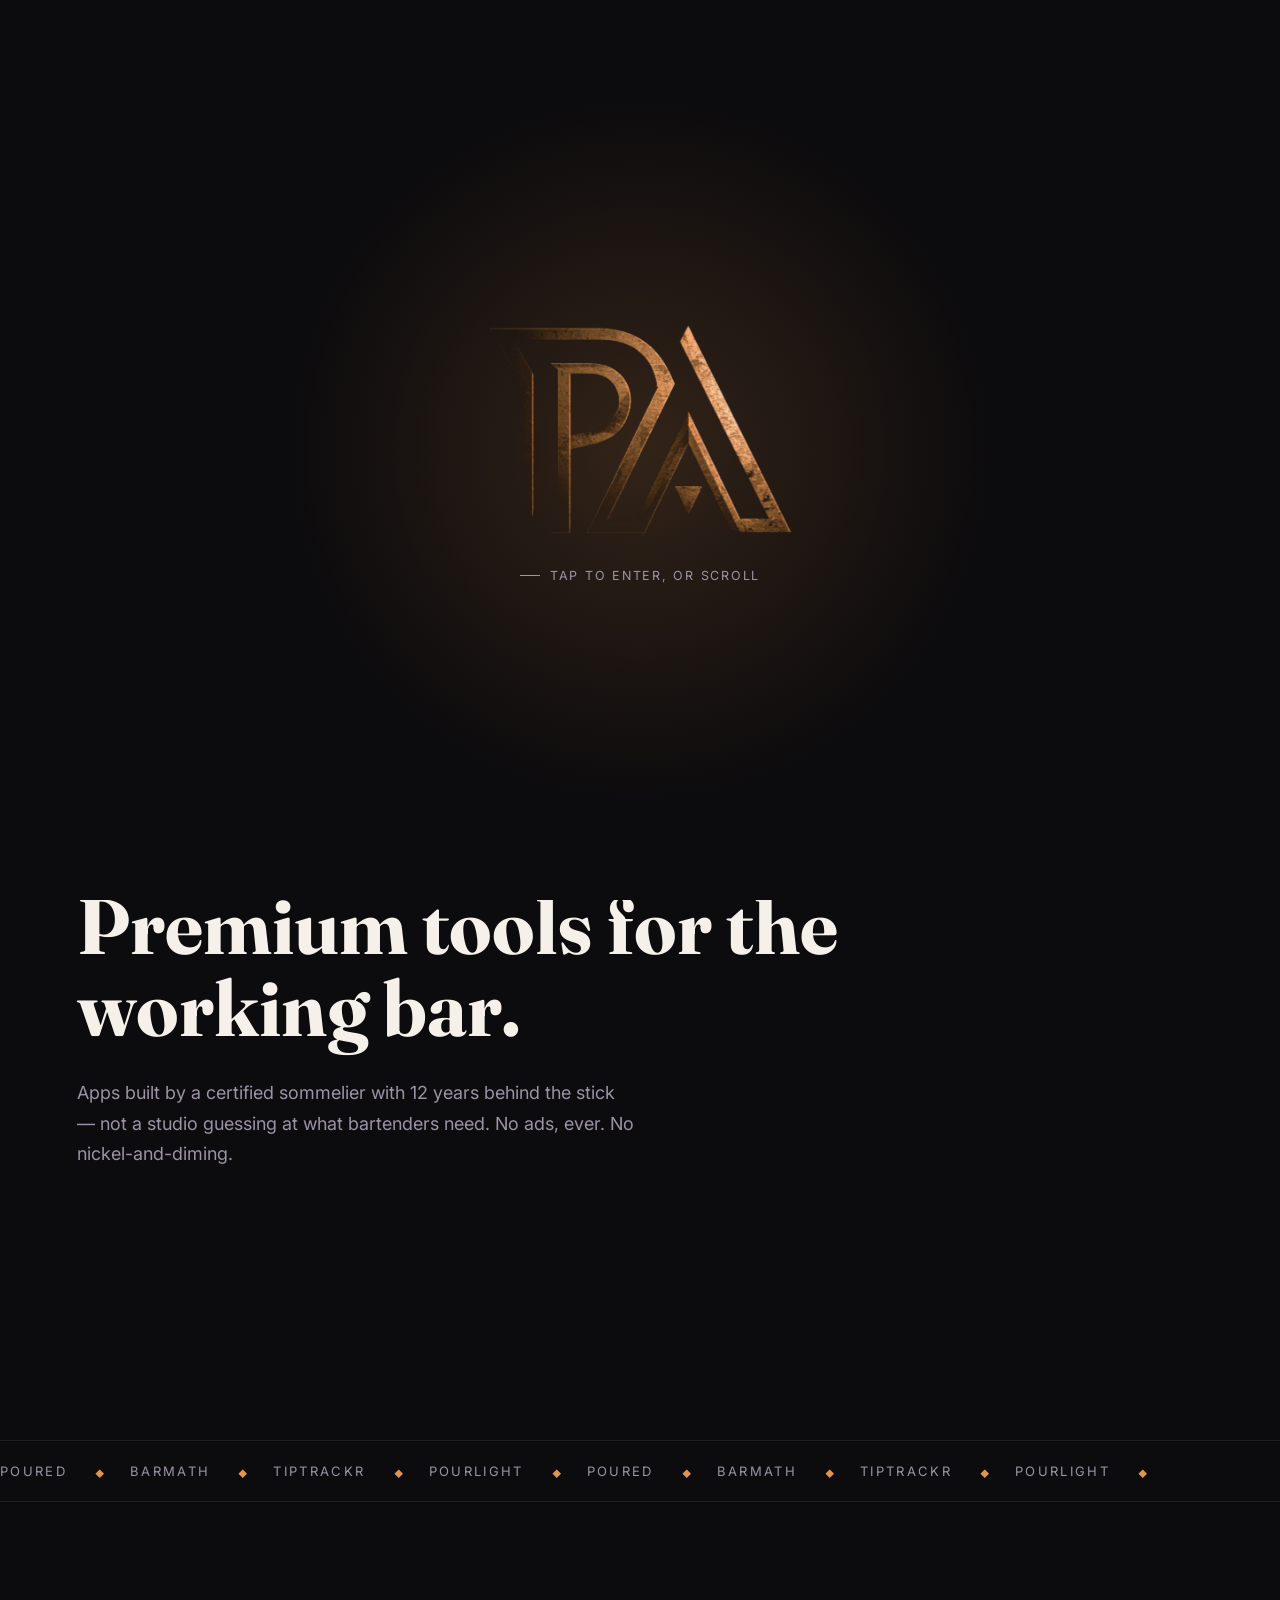
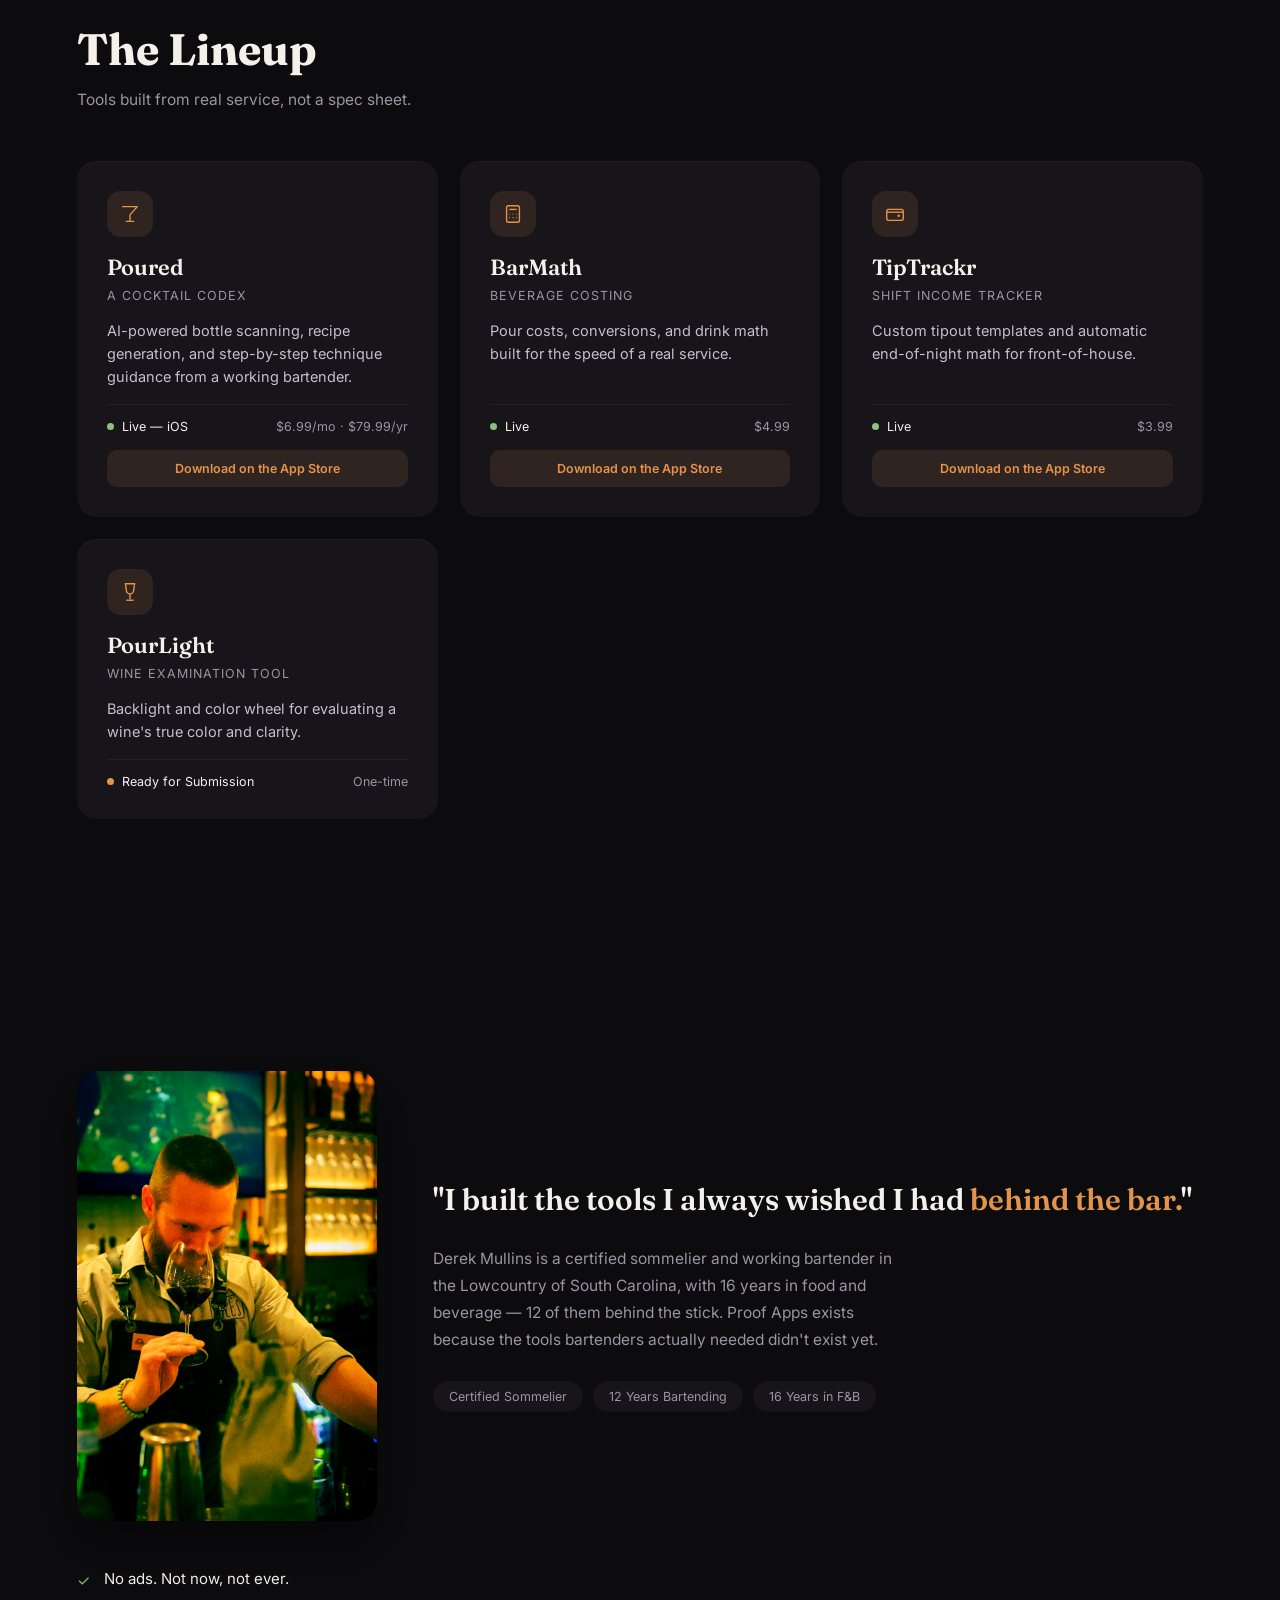
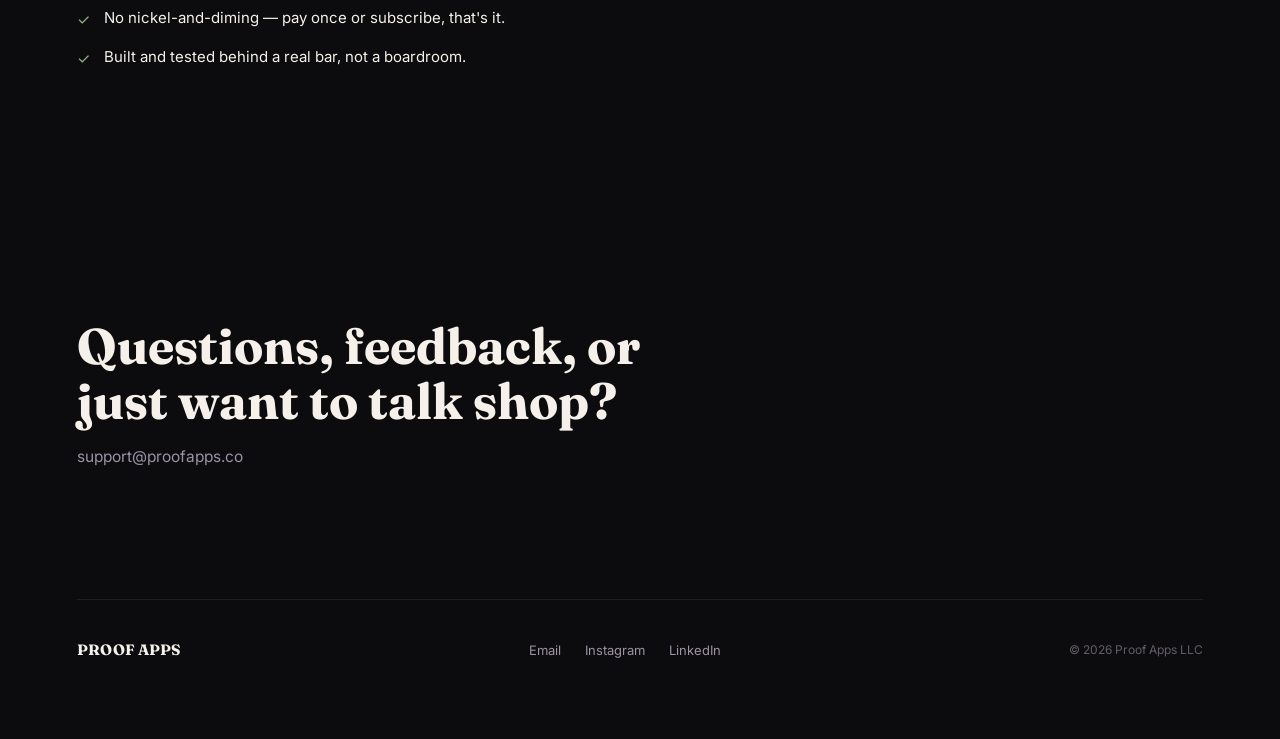
==== index.html @ 623a62f6 "Update 5 to proofapps.co redesign" ====
<!DOCTYPE html>
<html lang="en">
<head>
<meta charset="UTF-8" />
<meta name="viewport" content="width=device-width, initial-scale=1.0" />
<title>Proof Apps — Crafted for the Craft</title>
<link rel="preconnect" href="https://fonts.googleapis.com">
<link href="https://fonts.googleapis.com/css2?family=Fraunces:opsz,wght@9..144,600;9..144,700;9..144,900&family=Inter:wght@400;500;600&display=swap" rel="stylesheet">
<style>
  :root{
    --bg:#0C0B0D;
    --surface:#17141A;
    --surface-2:#1E1A22;
    --amber:#E3944B;
    --amber-deep:#B96A2D;
    --text:#F5F1EA;
    --muted:#9C93A6;
    --fresh:#8FBF7F;
    --display:'Fraunces', serif;
    --body:'Inter', sans-serif;
  }
  *{box-sizing:border-box; margin:0; padding:0;}
  html{scroll-behavior:smooth;}
  body{background:var(--bg); font-family:var(--body); color:var(--text); overflow-x:hidden;}
  a{text-decoration:none; color:inherit;}
  ::selection{background:var(--amber); color:var(--bg);}

  /* ---------- INTRO (scroll-linked fade + shrink into nav) ---------- */
  #intro-spacer{ height:60vh; }
  #intro{
    position:fixed; inset:0; z-index:1000;
    display:flex; flex-direction:column; align-items:center; justify-content:center;
    background:var(--bg); overflow:hidden;
  }
  .glow{
    position:absolute; width:60vmax; height:60vmax; border-radius:50%;
    background:radial-gradient(circle, rgba(227,148,75,0.18) 0%, rgba(227,148,75,0) 65%);
    animation:pulseGlow 4s ease-in-out infinite;
    pointer-events:none;
  }
  @keyframes pulseGlow{ 0%,100%{ transform:scale(1); opacity:0.8; } 50%{ transform:scale(1.08); opacity:1; } }

  #intro-logo{
    width:min(52vw, 320px);
    opacity:0;
    transform:scale(0.92);
    animation:logoEnter 1.1s cubic-bezier(.2,.8,.3,1) forwards;
    animation-delay:0.15s;
    cursor:pointer;
    position:relative;
    z-index:2;
  }
  @keyframes logoEnter{ to{ opacity:1; transform:scale(1); } }

  .intro-hint{
    margin-top:26px; font-size:12.5px; letter-spacing:0.14em; text-transform:uppercase;
    color:var(--muted); opacity:0; animation:hintIn 1s ease forwards; animation-delay:1.2s;
    position:relative; z-index:2; display:flex; align-items:center; gap:10px;
  }
  @keyframes hintIn{ to{ opacity:1; } }
  .intro-hint .line{ width:20px; height:1px; background:var(--muted); animation:pulse 2s infinite; }
  @keyframes pulse{ 0%,100%{opacity:0.3;} 50%{opacity:1;} }

  /* ---------- NAV ---------- */
  nav{
    position:fixed; top:0; left:0; right:0; z-index:100;
    display:flex; align-items:center; justify-content:space-between;
    padding:16px 5vw; backdrop-filter:blur(10px);
    background:rgba(12,11,13,0.55);
    opacity:0;
    transform:translateY(-10px);
  }
  nav.in{ opacity:1; transform:none; }
  .nav-left{ display:flex; align-items:center; gap:12px; }
  .nav-logo{ height:26px; width:auto; display:block; }
  .nav-word{ font-family:var(--display); font-weight:700; font-size:15px; letter-spacing:0.02em; }
  .nav-links{ display:flex; gap:32px; font-size:13px; color:var(--muted); }
  .nav-links a{ position:relative; padding-bottom:5px; transition:color 0.25s ease; }
  .nav-links a:hover{ color:var(--text); }
  .nav-links a.active{ color:var(--amber); }
  .nav-links a.active::after{
    content:''; position:absolute; left:0; right:0; bottom:0; height:1px; background:var(--amber);
  }

  /* ---------- SITE SECTIONS ---------- */
  section{ min-height:100vh; display:flex; flex-direction:column; justify-content:center; padding:120px 6vw 80px; position:relative; }

  #hero{ align-items:flex-start; }
  #hero .eyebrow{ font-size:13px; letter-spacing:0.18em; text-transform:uppercase; color:var(--amber); margin-bottom:20px; }
  #hero h1{ font-family:var(--display); font-weight:700; font-size:clamp(38px,6.4vw,78px); line-height:1.05; max-width:900px; }
  #hero p{ font-size:18px; line-height:1.7; color:var(--muted); max-width:560px; margin-top:28px; }

  .marquee{
    overflow:hidden; padding:22px 0;
    border-top:1px solid rgba(255,255,255,0.08);
    border-bottom:1px solid rgba(255,255,255,0.08);
  }
  .marquee-track{
    display:flex; align-items:center; gap:28px; width:max-content;
    animation:marqueeScroll 26s linear infinite;
  }
  .marquee-track.paused{ animation-play-state:paused; }
  .marquee-track a{
    font-size:13px; letter-spacing:0.18em; text-transform:uppercase; color:var(--muted); white-space:nowrap;
    transition:color 0.2s ease;
  }
  .marquee-track a:hover{ color:var(--amber); }
  .marquee-track .dot{ color:var(--amber); font-size:9px; }
  @keyframes marqueeScroll{ from{ transform:translateX(0); } to{ transform:translateX(-50%); } }

  #apps h2, #story h2{ font-family:var(--display); font-size:clamp(30px,4vw,44px); font-weight:700; }
  #apps > p.sub{ color:var(--muted); margin-top:14px; margin-bottom:52px; max-width:520px; font-size:15.5px; }
  .grid{ display:grid; grid-template-columns:repeat(auto-fit, minmax(280px, 1fr)); gap:22px; }
  .card{
    background:var(--surface); border-radius:20px; padding:30px;
    display:flex; flex-direction:column; gap:16px;
    box-shadow:0 1px 0 rgba(255,255,255,0.04) inset;
    transition:transform 0.3s ease, background 0.3s ease;
  }
  .card:hover{ transform:translateY(-6px); background:var(--surface-2); }
  .icon-badge{
    width:46px; height:46px; border-radius:14px; background:rgba(227,148,75,0.12);
    display:flex; align-items:center; justify-content:center; color:var(--amber);
  }
  .icon-badge svg{ width:22px; height:22px; }
  .card h3{ font-family:var(--display); font-size:22px; font-weight:600; line-height:1.3; }
  .card .card-head{ display:flex; flex-direction:column; gap:6px; }
  .card .tagline{ font-size:12.5px; text-transform:uppercase; letter-spacing:0.08em; color:var(--muted); }
  .card p.desc{ font-size:14.5px; line-height:1.6; color:#C7BFC9; flex-grow:1; }
  .card-foot{ display:flex; align-items:center; justify-content:space-between; padding-top:14px; border-top:1px solid rgba(255,255,255,0.06); }
  .status{ display:flex; align-items:center; gap:8px; font-size:12.5px; }
  .dot{ width:7px; height:7px; border-radius:50%; }
  .price{ font-size:12.5px; color:var(--muted); }
  .card-link{ text-align:center; padding:11px 0; border-radius:10px; font-size:12.5px; font-weight:600; background:rgba(227,148,75,0.12); color:var(--amber); }
  .card-link:hover{ background:rgba(227,148,75,0.2); }

  #story{ flex-direction:column; gap:48px; align-items:stretch; }
  .story-top{ display:flex; flex-wrap:wrap; gap:56px; align-items:center; }
  .story-photo{ flex:0 0 300px; max-width:340px; }
  .story-photo img{
    width:100%; display:block; border-radius:20px; aspect-ratio:2/3; object-fit:cover;
    box-shadow:0 20px 50px rgba(0,0,0,0.45);
    filter:saturate(1.05) contrast(1.03);
  }
  .story-col{ flex:1; min-width:300px; }
  .quote{ font-family:var(--display); font-size:clamp(22px,2.6vw,30px); font-weight:600; line-height:1.4; color:var(--text); }
  .quote span{ color:var(--amber); }
  .story-col p.bio{ margin-top:24px; color:var(--muted); font-size:15.5px; line-height:1.75; max-width:480px; }
  .chips{ display:flex; flex-wrap:wrap; gap:10px; margin-top:28px; }
  .chip{ padding:8px 16px; border-radius:100px; background:var(--surface); font-size:12.5px; color:var(--muted); }
  .rules{ list-style:none; display:flex; flex-direction:column; gap:18px; max-width:640px; }
  .rules li{ display:flex; gap:14px; align-items:flex-start; font-size:15px; color:var(--text); }
  .rules .check{ color:var(--fresh); flex-shrink:0; margin-top:2px; }

  #contact{ min-height:60vh; justify-content:space-between; }
  .foot-top{ max-width:640px; }
  .foot-top h2{ font-family:var(--display); font-size:clamp(30px,4.5vw,50px); font-weight:700; line-height:1.1; }
  .foot-top p{ color:var(--muted); margin-top:18px; font-size:15.5px; }
  .foot-bottom{ display:flex; flex-wrap:wrap; justify-content:space-between; align-items:center; gap:16px; padding-top:40px; border-top:1px solid rgba(255,255,255,0.08); margin-top:60px; }
  .foot-links{ display:flex; gap:24px; font-size:13px; color:var(--muted); }
  .foot-links a:hover{ color:var(--text); }
  .copyright{ font-size:12px; color:var(--muted); opacity:0.6; }

  @media(max-width:640px){
    section{ padding:110px 6vw 60px; }
    .story-photo{ flex:0 0 auto; max-width:220px; margin:0 auto; }
  }
</style>
</head>
<body>

<div id="intro">
  <div class="glow"></div>
  <img id="intro-logo" src="[data-uri]" alt="Proof Apps monogram" />
  <div class="intro-hint" id="intro-hint"><span class="line"></span>Tap to enter, or scroll</div>
</div>
<div id="intro-spacer"></div>

<nav id="nav">
  <a href="#" class="nav-left" id="nav-home">
    <img class="nav-logo" src="[data-uri]" alt="Proof Apps" />
    <div class="nav-word">PROOF APPS</div>
  </a>
  <div class="nav-links">
    <a href="#apps">Apps</a>
    <a href="#story">Story</a>
    <a href="#contact">Contact</a>
  </div>
</nav>

<section id="hero">
  <div class="eyebrow">Crafted for the Craft</div>
  <h1>Premium tools for the working bar.</h1>
  <p>Apps built by a certified sommelier with 12 years behind the stick — not a studio guessing at what bartenders need. No ads, ever. No nickel-and-diming.</p>
</section>

<div class="marquee" id="marquee">
  <div class="marquee-track" id="marquee-track"></div>
</div>

<section id="apps">
  <h2>The Lineup</h2>
  <p class="sub">Tools built from real service, not a spec sheet.</p>
  <div class="grid" id="app-grid"></div>
</section>

<section id="story">
  <div class="story-top">
    <div class="story-photo">
      <img src="[data-uri]" alt="Derek Mullins, certified sommelier and bartender" />
    </div>
    <div class="story-col">
      <p class="quote">"I built the tools I always wished I had <span>behind the bar.</span>"</p>
      <p class="bio">Derek Mullins is a certified sommelier and working bartender in the Lowcountry of South Carolina, with 16 years in food and beverage — 12 of them behind the stick. Proof Apps exists because the tools bartenders actually needed didn't exist yet.</p>
      <div class="chips">
        <div class="chip">Certified Sommelier</div>
        <div class="chip">12 Years Bartending</div>
        <div class="chip">16 Years in F&amp;B</div>
      </div>
    </div>
  </div>
  <ul class="rules">
    <li><span class="check">✓</span> No ads. Not now, not ever.</li>
    <li><span class="check">✓</span> No nickel-and-diming — pay once or subscribe, that's it.</li>
    <li><span class="check">✓</span> Built and tested behind a real bar, not a boardroom.</li>
  </ul>
</section>

<section id="contact">
  <div class="foot-top">
    <h2>Questions, feedback, or just want to talk shop?</h2>
    <p>support@proofapps.co</p>
  </div>
  <div class="foot-bottom">
    <div class="nav-word">PROOF APPS</div>
    <div class="foot-links">
      <a href="mailto:support@proofapps.co">Email</a>
      <a href="#">Instagram</a>
      <a href="#">LinkedIn</a>
    </div>
    <div class="copyright">© <span id="year"></span> Proof Apps LLC</div>
  </div>
</section>

<script>
  document.getElementById('year').textContent = new Date().getFullYear();

  const ICONS = {
    martini: '<path d="M4 4h16l-8 9v7M8 20h8" stroke-linecap="round" stroke-linejoin="round"/>',
    calculator: '<rect x="5" y="3" width="14" height="18" rx="2"/><line x1="8" y1="7" x2="16" y2="7"/><circle cx="8" cy="12" r="0.6" fill="currentColor" stroke="none"/><circle cx="12" cy="12" r="0.6" fill="currentColor" stroke="none"/><circle cx="16" cy="12" r="0.6" fill="currentColor" stroke="none"/><circle cx="8" cy="16" r="0.6" fill="currentColor" stroke="none"/><circle cx="12" cy="16" r="0.6" fill="currentColor" stroke="none"/><circle cx="16" cy="16" r="0.6" fill="currentColor" stroke="none"/>',
    wallet: '<rect x="3" y="7" width="18" height="12" rx="2"/><path d="M3 10h18"/><circle cx="16" cy="14" r="1.4" fill="currentColor" stroke="none"/>',
    cards: '<rect x="4" y="6" width="12" height="15" rx="1.5" transform="rotate(-8 10 13)"/><rect x="8" y="3" width="12" height="16" rx="1.5" fill="#0C0B0D"/>',
    wine: '<path d="M7 3h10l-1 7a4 4 0 01-8 0L7 3z"/><line x1="12" y1="14" x2="12" y2="20"/><line x1="8" y1="21" x2="16" y2="21"/>',
    notebook: '<rect x="4" y="3" width="16" height="18" rx="2"/><line x1="9" y1="9" x2="17" y2="9"/><line x1="9" y1="13" x2="17" y2="13"/><line x1="9" y1="17" x2="14" y2="17"/>'
  };
  const STATUS_COLOR = { live:'var(--fresh)', dev:'var(--amber)', ready:'var(--amber)', early:'var(--muted)' };
  const APPS = [
    { name:"Poured", tag:"A Cocktail Codex", icon:"martini", desc:"AI-powered bottle scanning, recipe generation, and step-by-step technique guidance from a working bartender.", price:"$6.99/mo · $79.99/yr", status:"live", statusLabel:"Live — iOS", link:"https://apps.apple.com/app/id6761014298" },
    { name:"BarMath", tag:"Beverage Costing", icon:"calculator", desc:"Pour costs, conversions, and drink math built for the speed of a real service.", price:"$4.99", status:"live", statusLabel:"Live", link:"https://apps.apple.com/app/id6762105370" },
    { name:"TipTrackr", tag:"Shift Income Tracker", icon:"wallet", desc:"Custom tipout templates and automatic end-of-night math for front-of-house.", price:"$3.99", status:"live", statusLabel:"Live", link:"https://apps.apple.com/app/id6761805239" },
    { name:"PourLight", tag:"Wine Examination Tool", icon:"wine", desc:"Backlight and color wheel for evaluating a wine's true color and clarity.", price:"One-time", status:"ready", statusLabel:"Ready for Submission" },
  ];
  const grid = document.getElementById('app-grid');
  APPS.forEach(app => {
    const card = document.createElement('div');
    card.className = 'card';
    card.innerHTML = `
      <div class="icon-badge"><svg viewBox="0 0 24 24" fill="none" stroke="currentColor" stroke-width="1.5">${ICONS[app.icon]}</svg></div>
      <div class="card-head"><h3>${app.name}</h3><div class="tagline">${app.tag}</div></div>
      <p class="desc">${app.desc}</p>
      <div class="card-foot">
        <div class="status"><span class="dot" style="background:${STATUS_COLOR[app.status]}"></span>${app.statusLabel}</div>
        <div class="price">${app.price}</div>
      </div>
      ${app.link ? `<a href="${app.link}" class="card-link">Download on the App Store</a>` : ''}
    `;
    grid.appendChild(card);
  });

  // ---- Marquee: clickable app names, built from the same data, pauses on hover/touch so it's an easy target ----
  const marqueeTrack = document.getElementById('marquee-track');
  const marqueeItems = [...APPS, ...APPS].map(app =>
    `<a href="${app.link || '#apps'}">${app.name}</a><span class="dot">◆</span>`
  ).join('');
  marqueeTrack.innerHTML = marqueeItems;

  const marqueeEl = document.getElementById('marquee');
  marqueeEl.addEventListener('mouseenter', () => marqueeTrack.classList.add('paused'));
  marqueeEl.addEventListener('mouseleave', () => marqueeTrack.classList.remove('paused'));
  marqueeEl.addEventListener('touchstart', () => marqueeTrack.classList.add('paused'), { passive: true });
  let marqueeResumeTimer;
  marqueeEl.addEventListener('touchend', () => {
    clearTimeout(marqueeResumeTimer);
    marqueeResumeTimer = setTimeout(() => marqueeTrack.classList.remove('paused'), 2500);
  }, { passive: true });

  // ---- Scroll-linked intro: logo fades & shrinks into the nav as you scroll, and reverses if you scroll back up ----
  const introEl = document.getElementById('intro');
  const introLogo = document.getElementById('intro-logo');
  const introHint = document.getElementById('intro-hint');
  const introSpacer = document.getElementById('intro-spacer');
  const nav = document.getElementById('nav');
  const alreadySeen = sessionStorage.getItem('proofIntroPlayed') === '1';

  function fadeDistance() {
    return Math.max(1, introSpacer.offsetHeight);
  }

  function onIntroScroll() {
    const y = window.scrollY || document.documentElement.scrollTop;
    const progress = Math.min(1, Math.max(0, y / fadeDistance()));

    introLogo.style.transform = `scale(${1 - progress * 0.82}) translate(${-progress * 34}vw, ${-progress * 40}vh)`;
    introLogo.style.opacity = String(Math.max(0, 1 - progress * 1.15));
    introHint.style.opacity = String(Math.max(0, 1 - progress * 3));
    introEl.style.opacity = String(1 - progress);
    introEl.style.pointerEvents = progress >= 1 ? 'none' : 'auto';
    nav.style.opacity = String(progress);
    nav.style.transform = `translateY(${(1 - progress) * -10}px)`;

    if (progress >= 1) {
      sessionStorage.setItem('proofIntroPlayed', '1');
    }
  }

  if (alreadySeen) {
    // Returning visitor this session: skip the intro runway entirely
    introEl.style.display = 'none';
    introSpacer.style.display = 'none';
    nav.classList.add('in');
    nav.style.opacity = '1';
    nav.style.transform = 'none';
  } else {
    window.addEventListener('scroll', onIntroScroll, { passive: true });
    introEl.addEventListener('click', () => {
      window.scrollTo({ top: fadeDistance() + 2, behavior: 'smooth' });
    });
    onIntroScroll();
  }

  // Clicking the nav wordmark scrolls all the way to the top (re-revealing the logo intro if still in range)
  document.getElementById('nav-home').addEventListener('click', (e) => {
    e.preventDefault();
    window.scrollTo({ top: 0, behavior: 'smooth' });
  });

  // ---- Scrollspy: highlight the nav link for the section currently in view ----
  const navLinks = document.querySelectorAll('.nav-links a');
  const spySections = ['apps', 'story', 'contact']
    .map(id => document.getElementById(id))
    .filter(Boolean);

  const spyObserver = new IntersectionObserver((entries) => {
    entries.forEach(entry => {
      if (entry.isIntersecting) {
        const id = entry.target.id;
        navLinks.forEach(a => {
          a.classList.toggle('active', a.getAttribute('href') === '#' + id);
        });
      }
    });
  }, { rootMargin: '-45% 0px -50% 0px', threshold: 0 });

  spySections.forEach(s => spyObserver.observe(s));
</script>

</body>
</html>
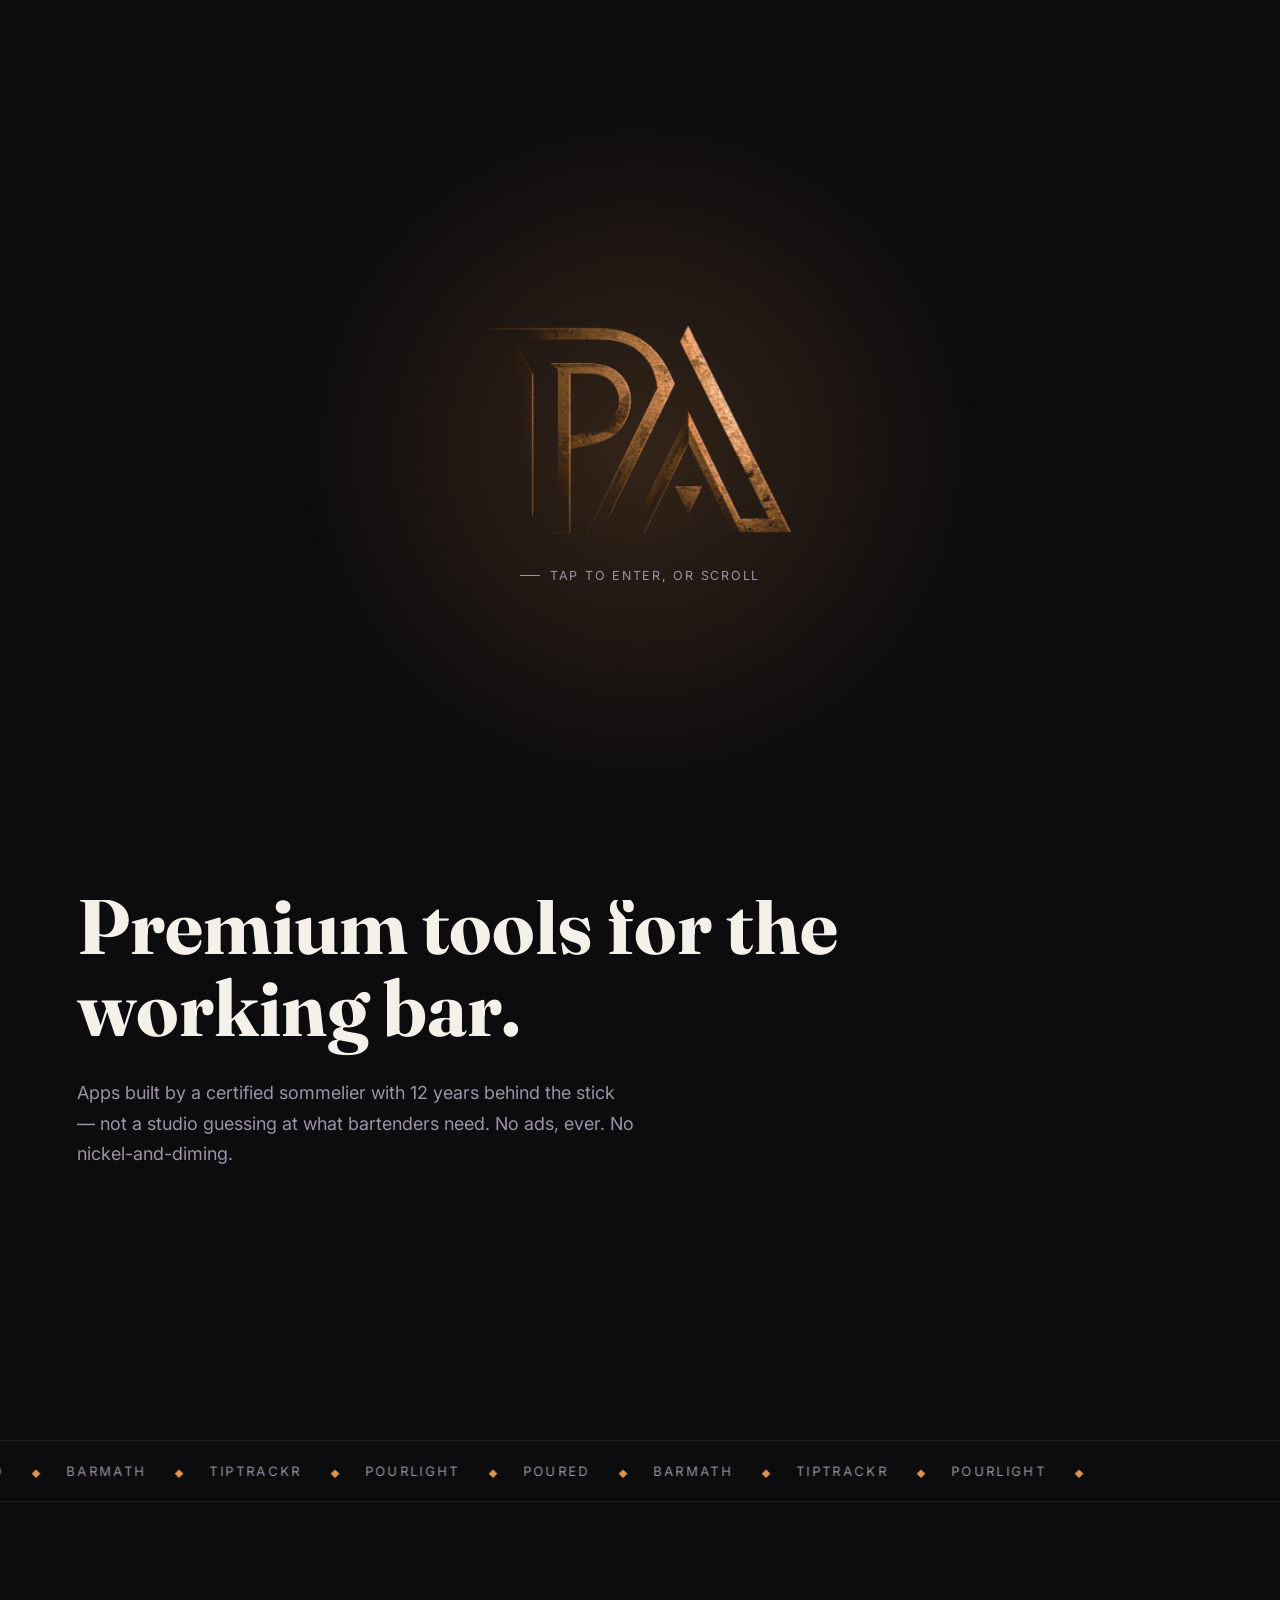
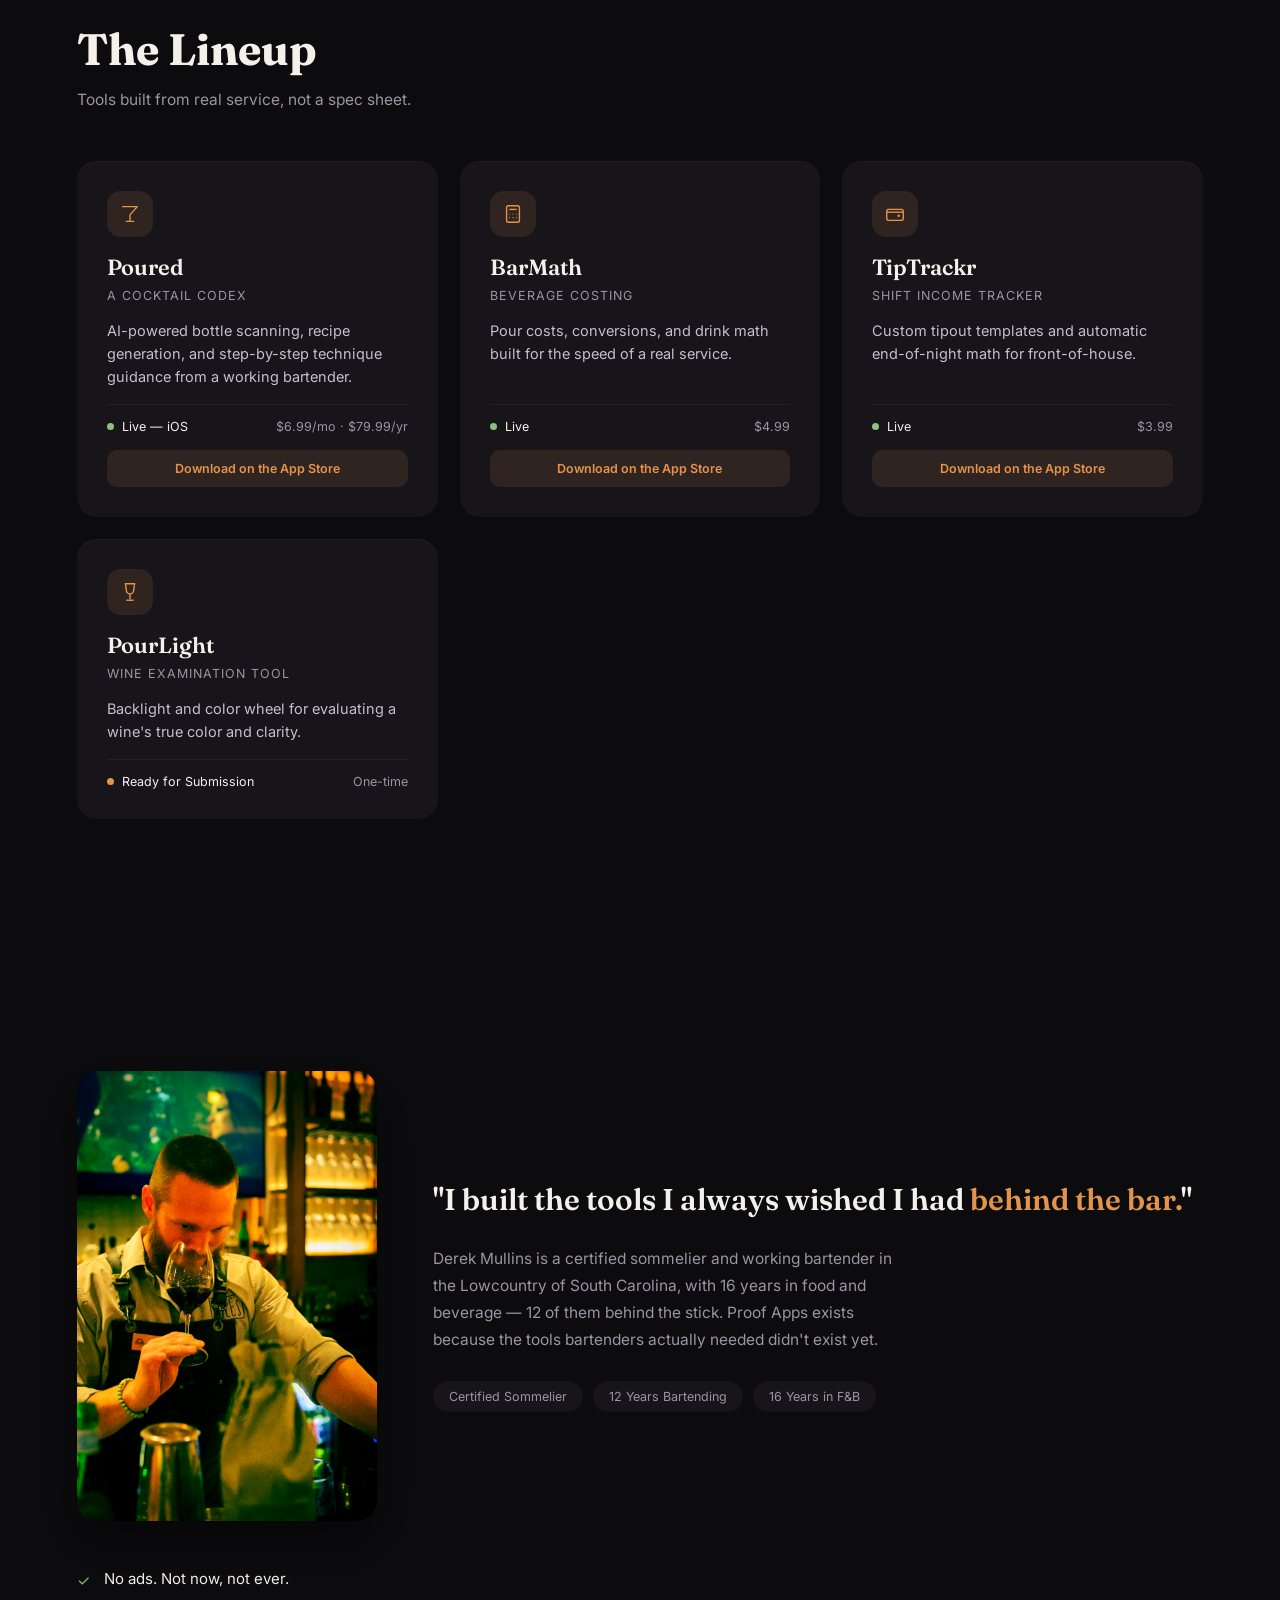
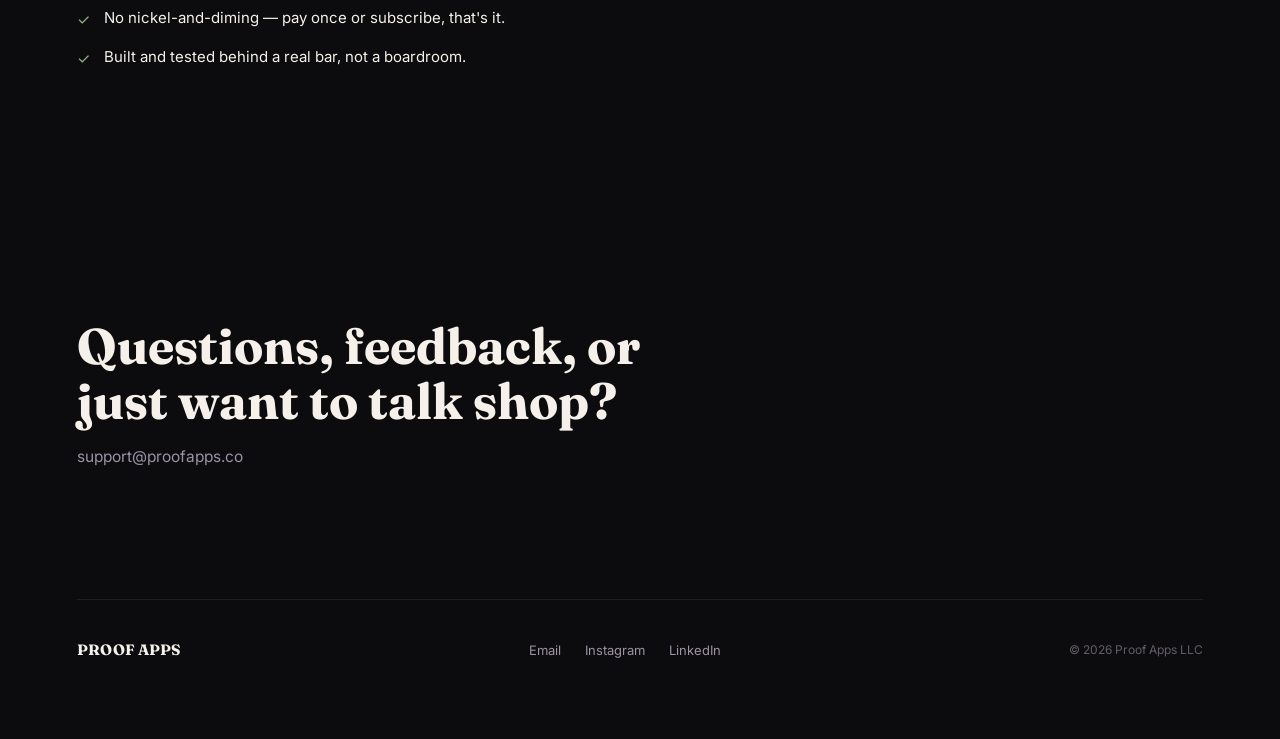
==== commit 74d94a6b: "Update 6 to proofapps.co redesign" ====
--- a/index.html
+++ b/index.html
@@ -94,19 +94,19 @@
     overflow:hidden; padding:22px 0;
     border-top:1px solid rgba(255,255,255,0.08);
     border-bottom:1px solid rgba(255,255,255,0.08);
+    touch-action:pan-y;
   }
   .marquee-track{
     display:flex; align-items:center; gap:28px; width:max-content;
-    animation:marqueeScroll 26s linear infinite;
-  }
-  .marquee-track.paused{ animation-play-state:paused; }
+    cursor:grab; user-select:none; will-change:transform;
+  }
+  .marquee-track.dragging{ cursor:grabbing; }
   .marquee-track a{
     font-size:13px; letter-spacing:0.18em; text-transform:uppercase; color:var(--muted); white-space:nowrap;
-    transition:color 0.2s ease;
+    transition:color 0.2s ease; -webkit-user-drag:none;
   }
   .marquee-track a:hover{ color:var(--amber); }
   .marquee-track .dot{ color:var(--amber); font-size:9px; }
-  @keyframes marqueeScroll{ from{ transform:translateX(0); } to{ transform:translateX(-50%); } }
 
   #apps h2, #story h2{ font-family:var(--display); font-size:clamp(30px,4vw,44px); font-weight:700; }
   #apps > p.sub{ color:var(--muted); margin-top:14px; margin-bottom:52px; max-width:520px; font-size:15.5px; }
@@ -277,30 +277,99 @@
     grid.appendChild(card);
   });
 
-  // ---- Marquee: clickable app names, built from the same data, pauses on hover/touch so it's an easy target ----
+  // ---- Marquee: auto-cycles, but draggable/flickable — built from the same app data ----
   const marqueeTrack = document.getElementById('marquee-track');
   const marqueeItems = [...APPS, ...APPS].map(app =>
-    `<a href="${app.link || '#apps'}">${app.name}</a><span class="dot">◆</span>`
+    `<a href="${app.link || '#apps'}" draggable="false">${app.name}</a><span class="dot">◆</span>`
   ).join('');
   marqueeTrack.innerHTML = marqueeItems;
 
   const marqueeEl = document.getElementById('marquee');
-  marqueeEl.addEventListener('mouseenter', () => marqueeTrack.classList.add('paused'));
-  marqueeEl.addEventListener('mouseleave', () => marqueeTrack.classList.remove('paused'));
-  marqueeEl.addEventListener('touchstart', () => marqueeTrack.classList.add('paused'), { passive: true });
-  let marqueeResumeTimer;
-  marqueeEl.addEventListener('touchend', () => {
-    clearTimeout(marqueeResumeTimer);
-    marqueeResumeTimer = setTimeout(() => marqueeTrack.classList.remove('paused'), 2500);
-  }, { passive: true });
-
-  // ---- Scroll-linked intro: logo fades & shrinks into the nav as you scroll, and reverses if you scroll back up ----
+  const AUTO_SPEED = 36; // px/sec base drift
+  let mqPos = 0;
+  let mqVelocity = 0;
+  let mqHalfWidth = 0;
+  let mqDragging = false;
+  let mqHovering = false;
+  let mqLastX = 0;
+  let mqLastT = 0;
+  let mqDragDistance = 0;
+  let mqSuppressClick = false;
+
+  function measureMarquee() { mqHalfWidth = marqueeTrack.scrollWidth / 2 || 1; }
+  measureMarquee();
+  window.addEventListener('resize', measureMarquee);
+
+  function wrapMarquee(x) {
+    x = x % mqHalfWidth;
+    if (x > 0) x -= mqHalfWidth;
+    return x;
+  }
+
+  let mqLastFrame = performance.now();
+  function mqTick(now) {
+    const dt = Math.min(0.05, (now - mqLastFrame) / 1000);
+    mqLastFrame = now;
+    if (!mqDragging) {
+      if (!mqHovering) mqPos -= AUTO_SPEED * dt;
+      if (Math.abs(mqVelocity) > 0.5) {
+        mqPos += mqVelocity * dt;
+        mqVelocity *= Math.pow(0.93, dt * 60);
+      } else {
+        mqVelocity = 0;
+      }
+    }
+    mqPos = wrapMarquee(mqPos);
+    marqueeTrack.style.transform = `translateX(${mqPos}px)`;
+    requestAnimationFrame(mqTick);
+  }
+  requestAnimationFrame(mqTick);
+
+  marqueeEl.addEventListener('mouseenter', () => { mqHovering = true; });
+  marqueeEl.addEventListener('mouseleave', () => { mqHovering = false; });
+
+  marqueeTrack.addEventListener('pointerdown', (e) => {
+    mqDragging = true;
+    mqDragDistance = 0;
+    mqVelocity = 0;
+    mqLastX = e.clientX;
+    mqLastT = performance.now();
+    marqueeTrack.classList.add('dragging');
+    marqueeTrack.setPointerCapture(e.pointerId);
+  });
+  marqueeTrack.addEventListener('pointermove', (e) => {
+    if (!mqDragging) return;
+    const now = performance.now();
+    const dx = e.clientX - mqLastX;
+    const dtms = Math.max(1, now - mqLastT);
+    mqPos += dx;
+    mqVelocity = dx / (dtms / 1000);
+    mqDragDistance += Math.abs(dx);
+    mqLastX = e.clientX;
+    mqLastT = now;
+  });
+  function mqEndDrag() {
+    if (!mqDragging) return;
+    mqDragging = false;
+    marqueeTrack.classList.remove('dragging');
+    if (mqDragDistance > 6) mqSuppressClick = true;
+  }
+  marqueeTrack.addEventListener('pointerup', mqEndDrag);
+  marqueeTrack.addEventListener('pointercancel', mqEndDrag);
+  marqueeTrack.addEventListener('click', (e) => {
+    if (mqSuppressClick) {
+      e.preventDefault();
+      e.stopPropagation();
+      mqSuppressClick = false;
+    }
+  }, true);
+
+  // ---- Scroll-linked intro: logo fades & shrinks into the nav as you scroll, and reverses any time you scroll back to top ----
   const introEl = document.getElementById('intro');
   const introLogo = document.getElementById('intro-logo');
   const introHint = document.getElementById('intro-hint');
   const introSpacer = document.getElementById('intro-spacer');
   const nav = document.getElementById('nav');
-  const alreadySeen = sessionStorage.getItem('proofIntroPlayed') === '1';
 
   function fadeDistance() {
     return Math.max(1, introSpacer.offsetHeight);
@@ -317,26 +386,13 @@
     introEl.style.pointerEvents = progress >= 1 ? 'none' : 'auto';
     nav.style.opacity = String(progress);
     nav.style.transform = `translateY(${(1 - progress) * -10}px)`;
-
-    if (progress >= 1) {
-      sessionStorage.setItem('proofIntroPlayed', '1');
-    }
-  }
-
-  if (alreadySeen) {
-    // Returning visitor this session: skip the intro runway entirely
-    introEl.style.display = 'none';
-    introSpacer.style.display = 'none';
-    nav.classList.add('in');
-    nav.style.opacity = '1';
-    nav.style.transform = 'none';
-  } else {
-    window.addEventListener('scroll', onIntroScroll, { passive: true });
-    introEl.addEventListener('click', () => {
-      window.scrollTo({ top: fadeDistance() + 2, behavior: 'smooth' });
-    });
-    onIntroScroll();
-  }
+  }
+
+  window.addEventListener('scroll', onIntroScroll, { passive: true });
+  introEl.addEventListener('click', () => {
+    window.scrollTo({ top: fadeDistance() + 2, behavior: 'smooth' });
+  });
+  onIntroScroll();
 
   // Clicking the nav wordmark scrolls all the way to the top (re-revealing the logo intro if still in range)
   document.getElementById('nav-home').addEventListener('click', (e) => {
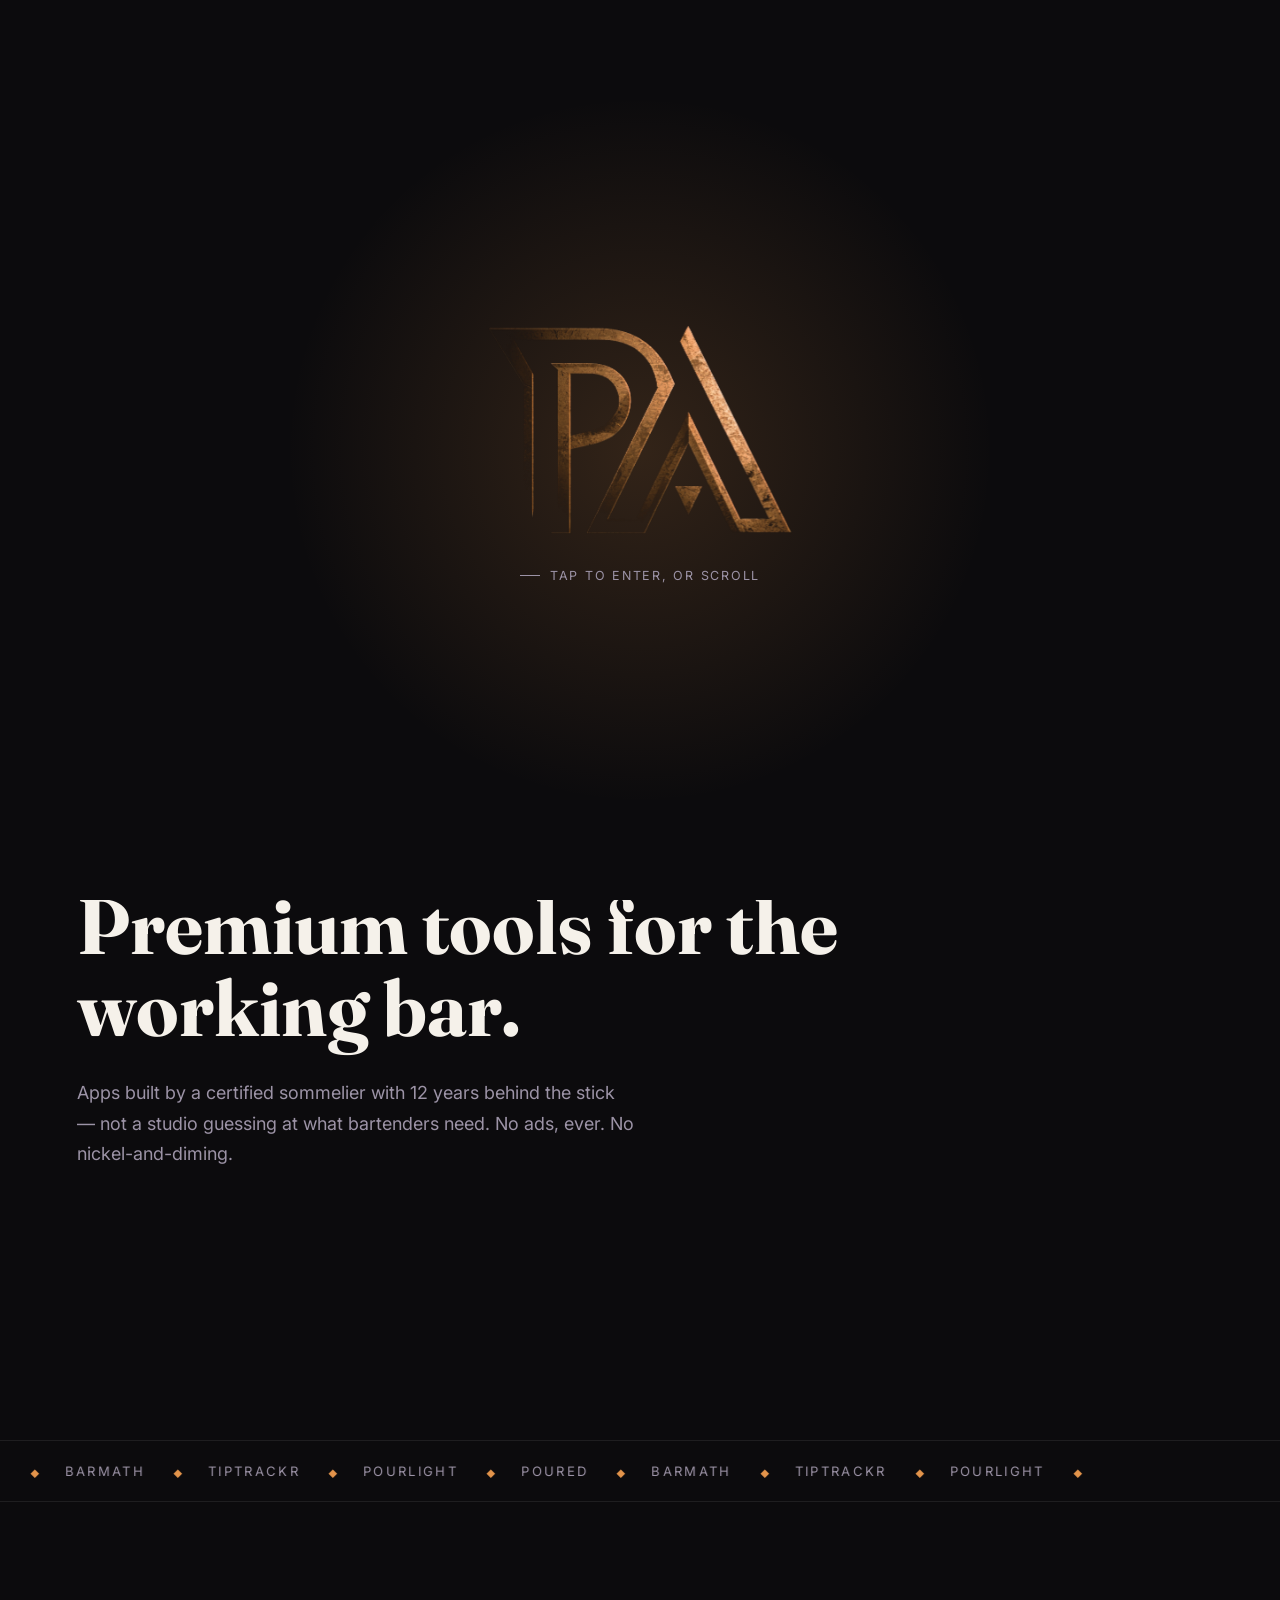
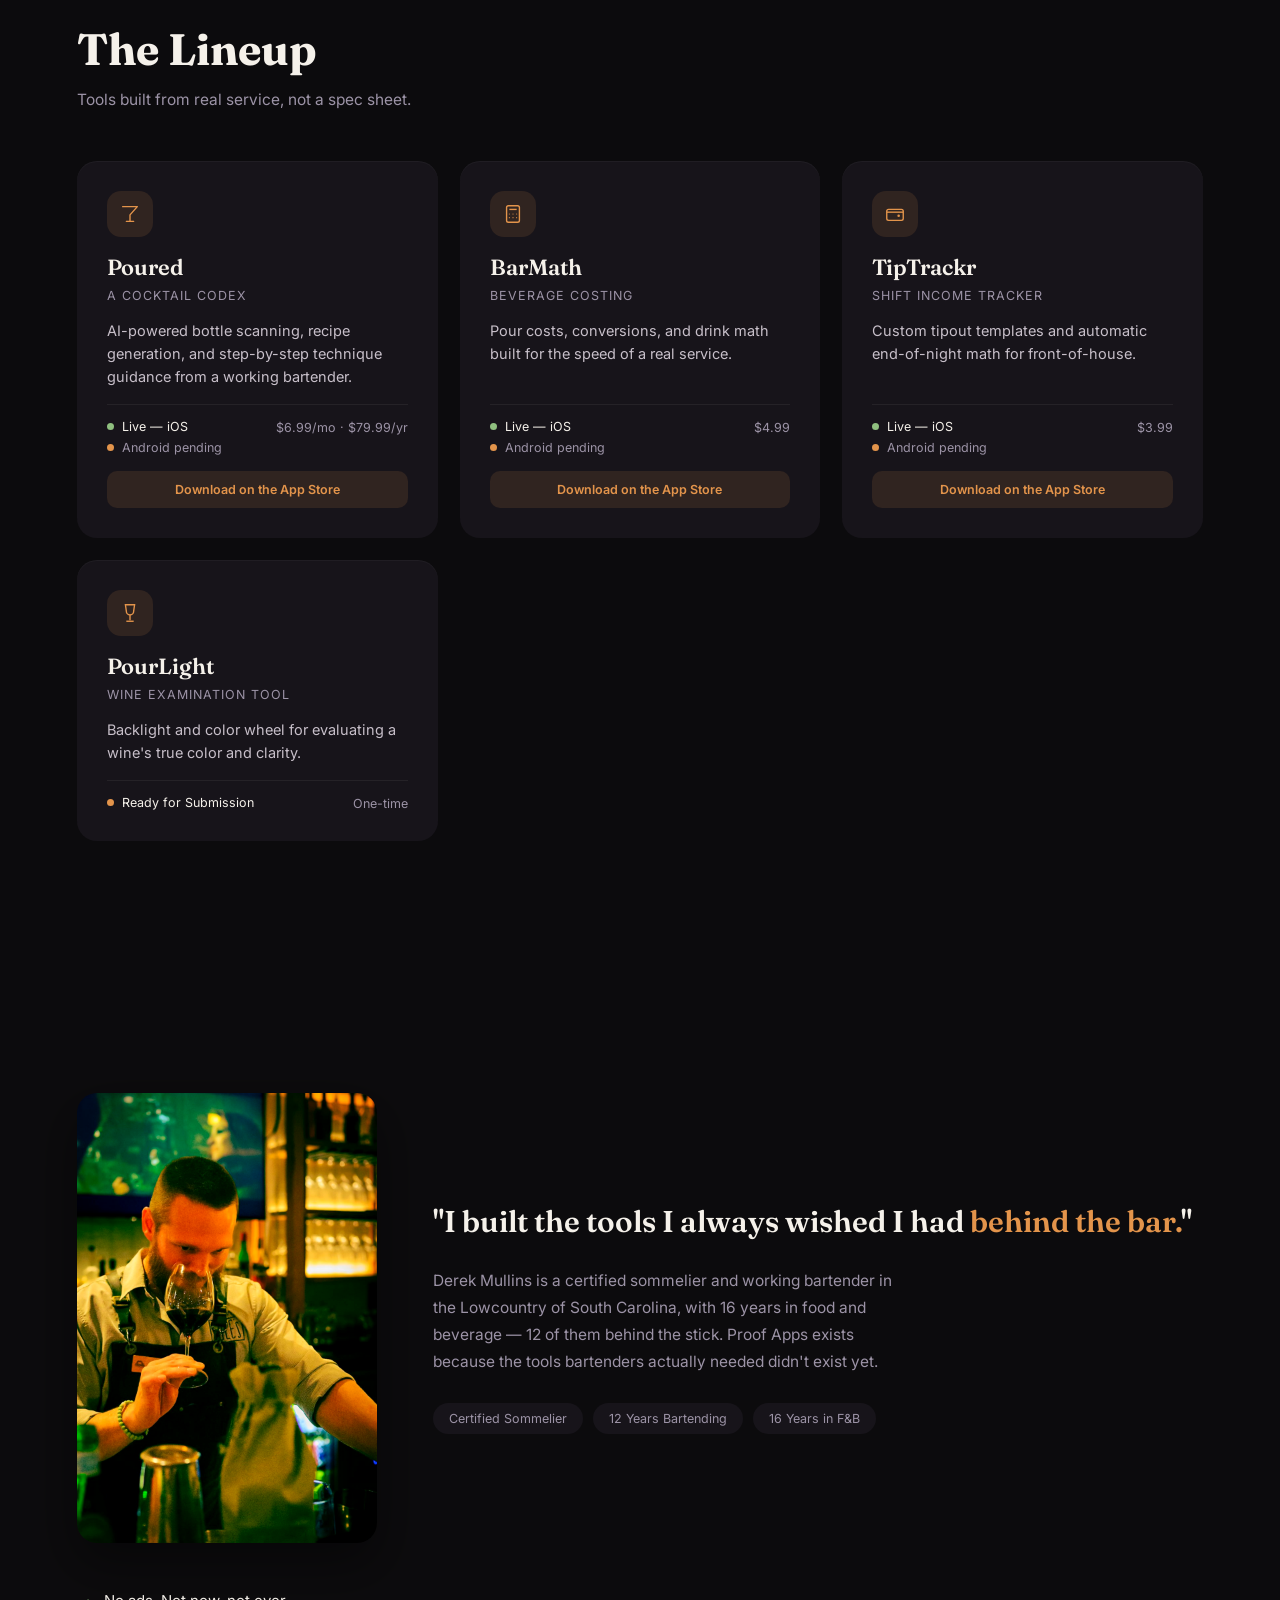
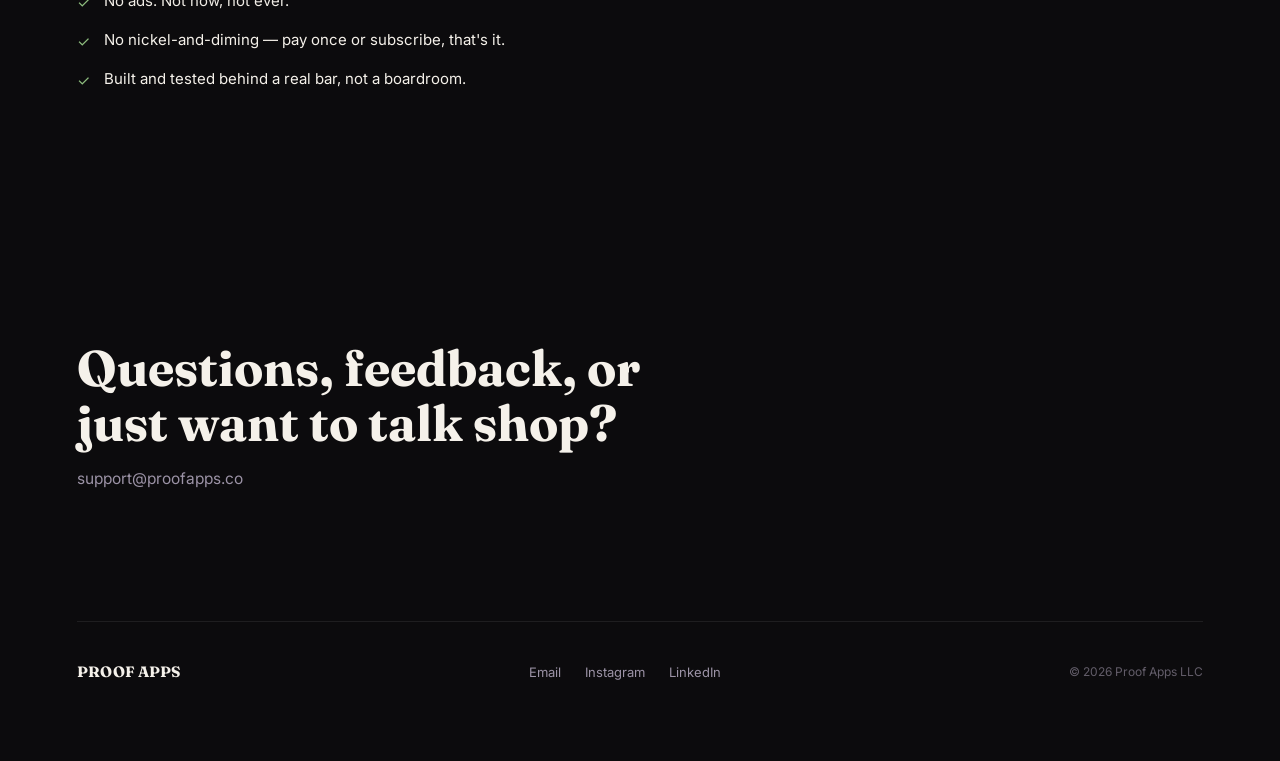
==== commit 80becbeb: "Update number 7 to proofapps.co redesign" ====
--- a/index.html
+++ b/index.html
@@ -127,10 +127,12 @@
   .card .card-head{ display:flex; flex-direction:column; gap:6px; }
   .card .tagline{ font-size:12.5px; text-transform:uppercase; letter-spacing:0.08em; color:var(--muted); }
   .card p.desc{ font-size:14.5px; line-height:1.6; color:#C7BFC9; flex-grow:1; }
-  .card-foot{ display:flex; align-items:center; justify-content:space-between; padding-top:14px; border-top:1px solid rgba(255,255,255,0.06); }
+  .card-foot{ display:flex; align-items:flex-start; justify-content:space-between; padding-top:14px; border-top:1px solid rgba(255,255,255,0.06); }
+  .status-group{ display:flex; flex-direction:column; gap:6px; }
   .status{ display:flex; align-items:center; gap:8px; font-size:12.5px; }
-  .dot{ width:7px; height:7px; border-radius:50%; }
-  .price{ font-size:12.5px; color:var(--muted); }
+  .status.pending{ color:var(--muted); }
+  .dot{ width:7px; height:7px; border-radius:50%; flex-shrink:0; }
+  .price{ font-size:12.5px; color:var(--muted); padding-top:1px; }
   .card-link{ text-align:center; padding:11px 0; border-radius:10px; font-size:12.5px; font-weight:600; background:rgba(227,148,75,0.12); color:var(--amber); }
   .card-link:hover{ background:rgba(227,148,75,0.2); }
 
@@ -255,9 +257,9 @@
   };
   const STATUS_COLOR = { live:'var(--fresh)', dev:'var(--amber)', ready:'var(--amber)', early:'var(--muted)' };
   const APPS = [
-    { name:"Poured", tag:"A Cocktail Codex", icon:"martini", desc:"AI-powered bottle scanning, recipe generation, and step-by-step technique guidance from a working bartender.", price:"$6.99/mo · $79.99/yr", status:"live", statusLabel:"Live — iOS", link:"https://apps.apple.com/app/id6761014298" },
-    { name:"BarMath", tag:"Beverage Costing", icon:"calculator", desc:"Pour costs, conversions, and drink math built for the speed of a real service.", price:"$4.99", status:"live", statusLabel:"Live", link:"https://apps.apple.com/app/id6762105370" },
-    { name:"TipTrackr", tag:"Shift Income Tracker", icon:"wallet", desc:"Custom tipout templates and automatic end-of-night math for front-of-house.", price:"$3.99", status:"live", statusLabel:"Live", link:"https://apps.apple.com/app/id6761805239" },
+    { name:"Poured", tag:"A Cocktail Codex", icon:"martini", desc:"AI-powered bottle scanning, recipe generation, and step-by-step technique guidance from a working bartender.", price:"$6.99/mo · $79.99/yr", status:"live", statusLabel:"Live — iOS", androidPending:true, link:"https://apps.apple.com/app/id6761014298" },
+    { name:"BarMath", tag:"Beverage Costing", icon:"calculator", desc:"Pour costs, conversions, and drink math built for the speed of a real service.", price:"$4.99", status:"live", statusLabel:"Live — iOS", androidPending:true, link:"https://apps.apple.com/app/id6762105370" },
+    { name:"TipTrackr", tag:"Shift Income Tracker", icon:"wallet", desc:"Custom tipout templates and automatic end-of-night math for front-of-house.", price:"$3.99", status:"live", statusLabel:"Live — iOS", androidPending:true, link:"https://apps.apple.com/app/id6761805239" },
     { name:"PourLight", tag:"Wine Examination Tool", icon:"wine", desc:"Backlight and color wheel for evaluating a wine's true color and clarity.", price:"One-time", status:"ready", statusLabel:"Ready for Submission" },
   ];
   const grid = document.getElementById('app-grid');
@@ -269,7 +271,10 @@
       <div class="card-head"><h3>${app.name}</h3><div class="tagline">${app.tag}</div></div>
       <p class="desc">${app.desc}</p>
       <div class="card-foot">
-        <div class="status"><span class="dot" style="background:${STATUS_COLOR[app.status]}"></span>${app.statusLabel}</div>
+        <div class="status-group">
+          <div class="status"><span class="dot" style="background:${STATUS_COLOR[app.status]}"></span>${app.statusLabel}</div>
+          ${app.androidPending ? `<div class="status pending"><span class="dot" style="background:var(--amber)"></span>Android pending</div>` : ''}
+        </div>
         <div class="price">${app.price}</div>
       </div>
       ${app.link ? `<a href="${app.link}" class="card-link">Download on the App Store</a>` : ''}
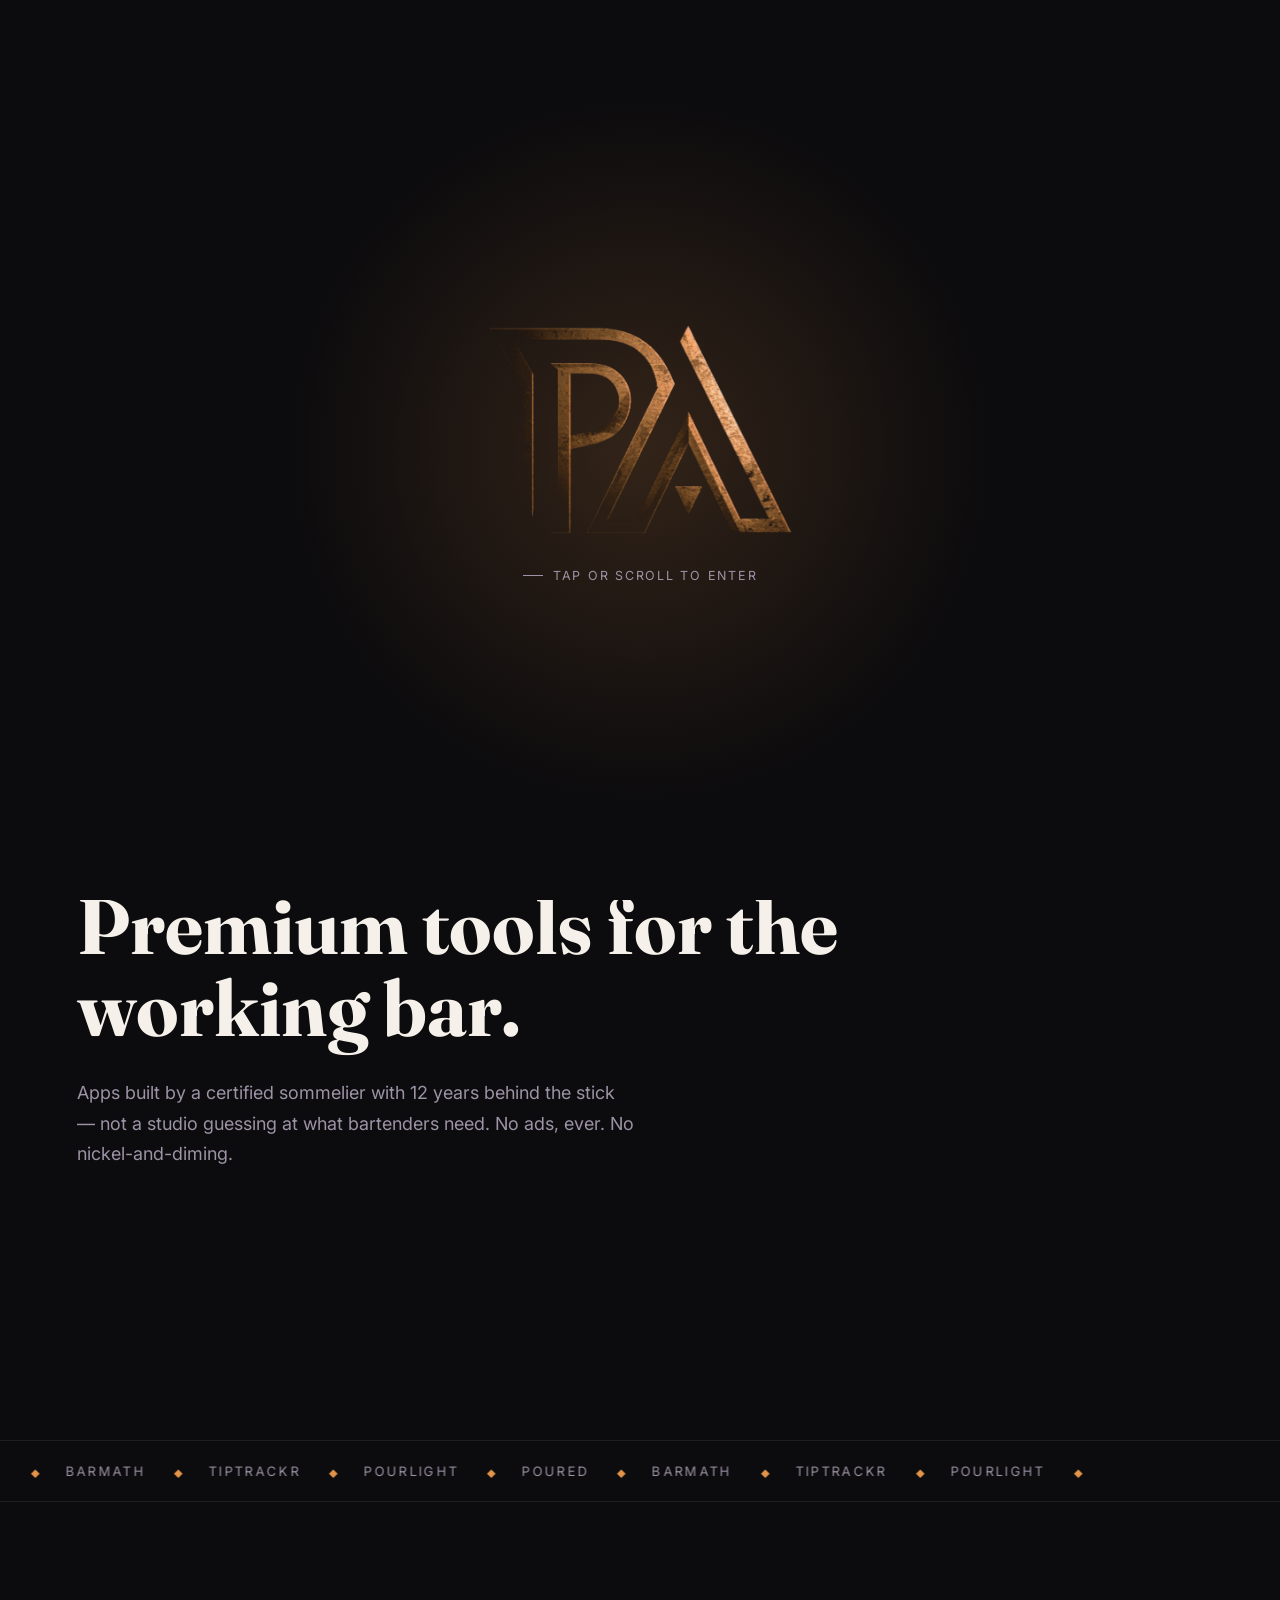
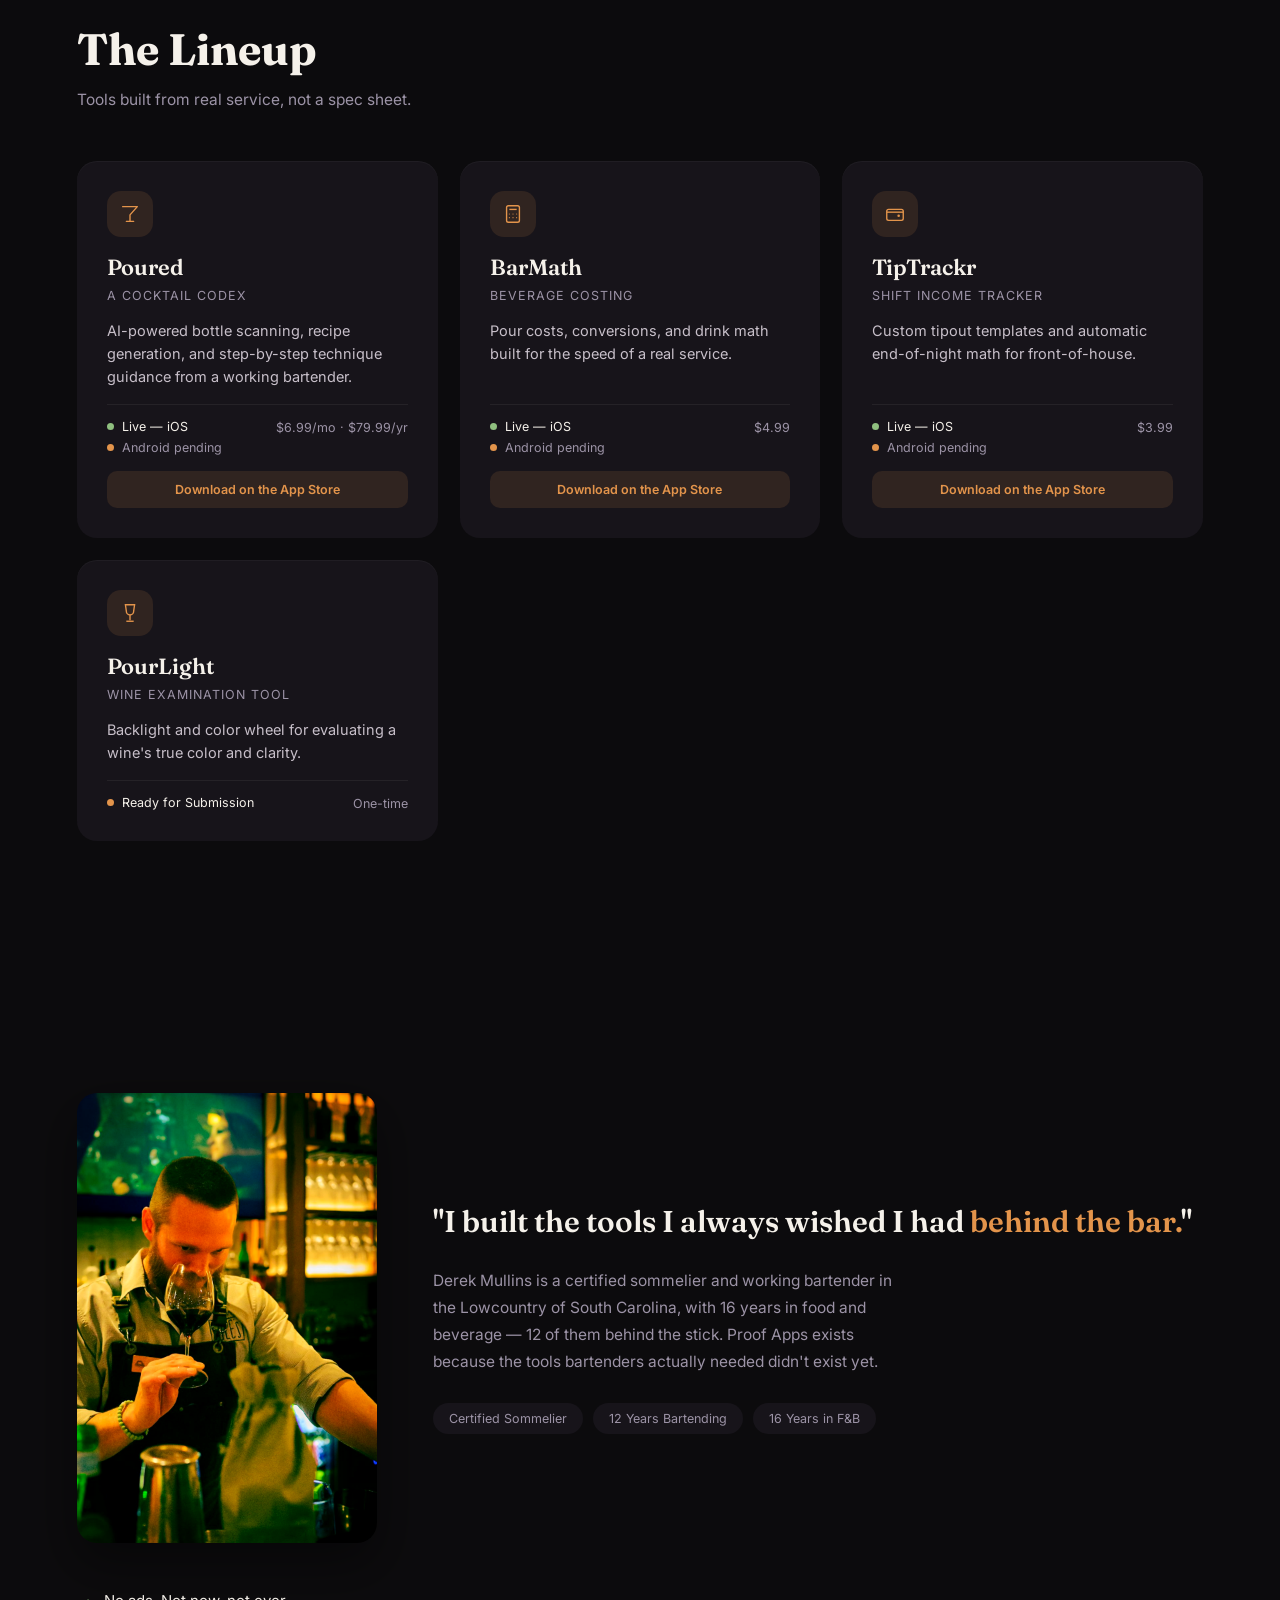
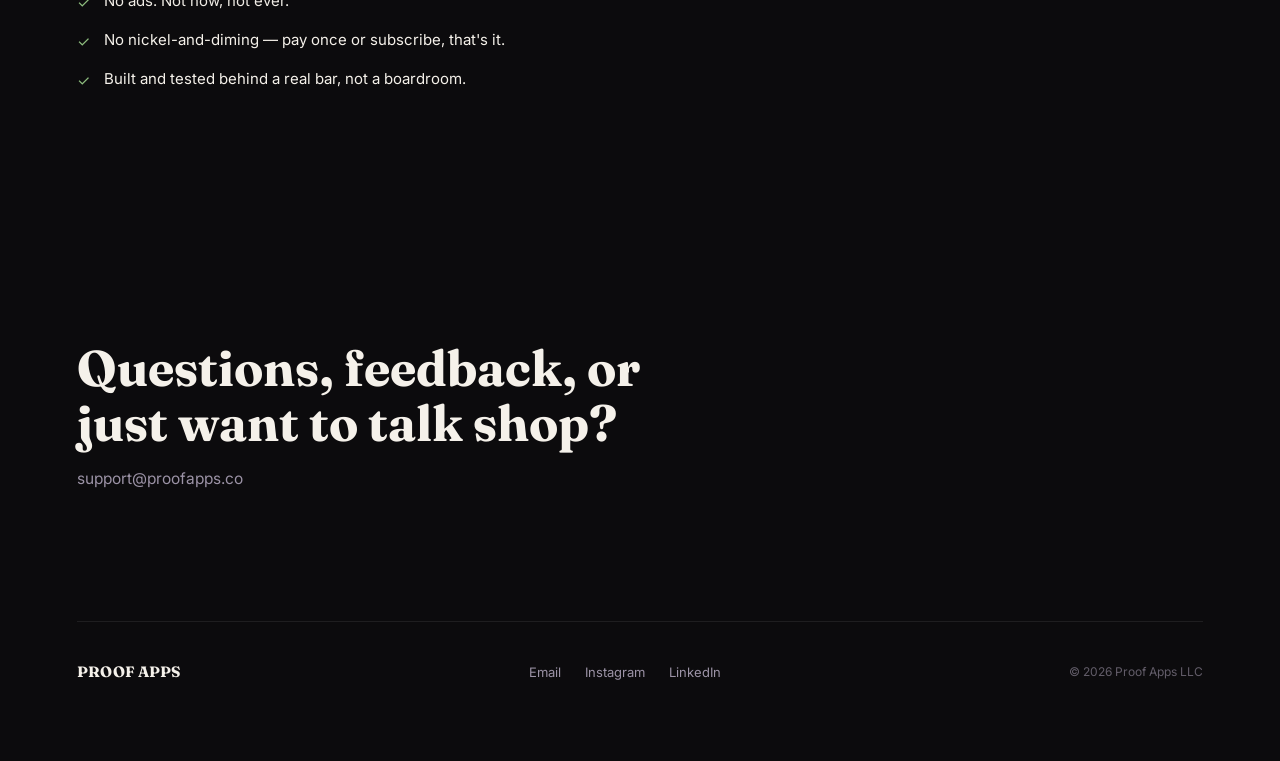
==== commit 49e771a0: "Update index.html Logo fade subheader update" ====
--- a/index.html
+++ b/index.html
@@ -174,7 +174,7 @@
 <div id="intro">
   <div class="glow"></div>
   <img id="intro-logo" src="[data-uri]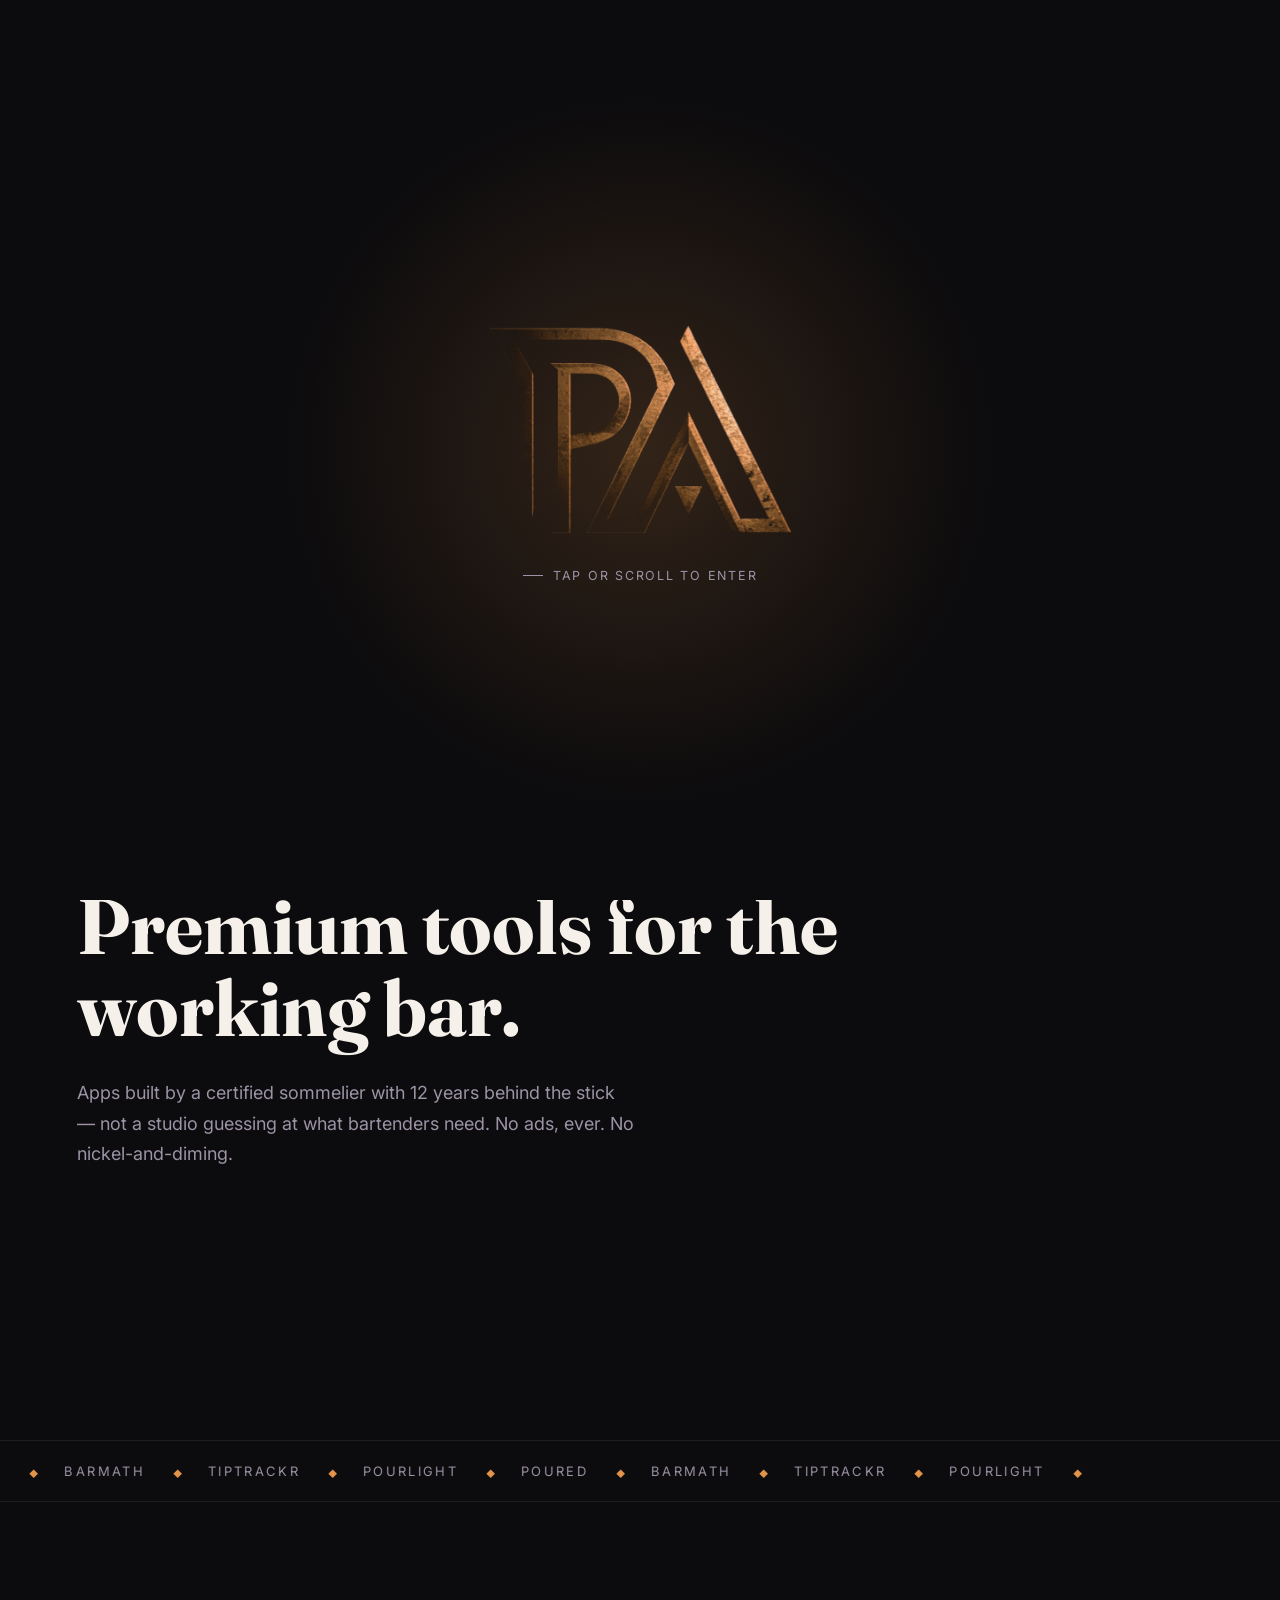
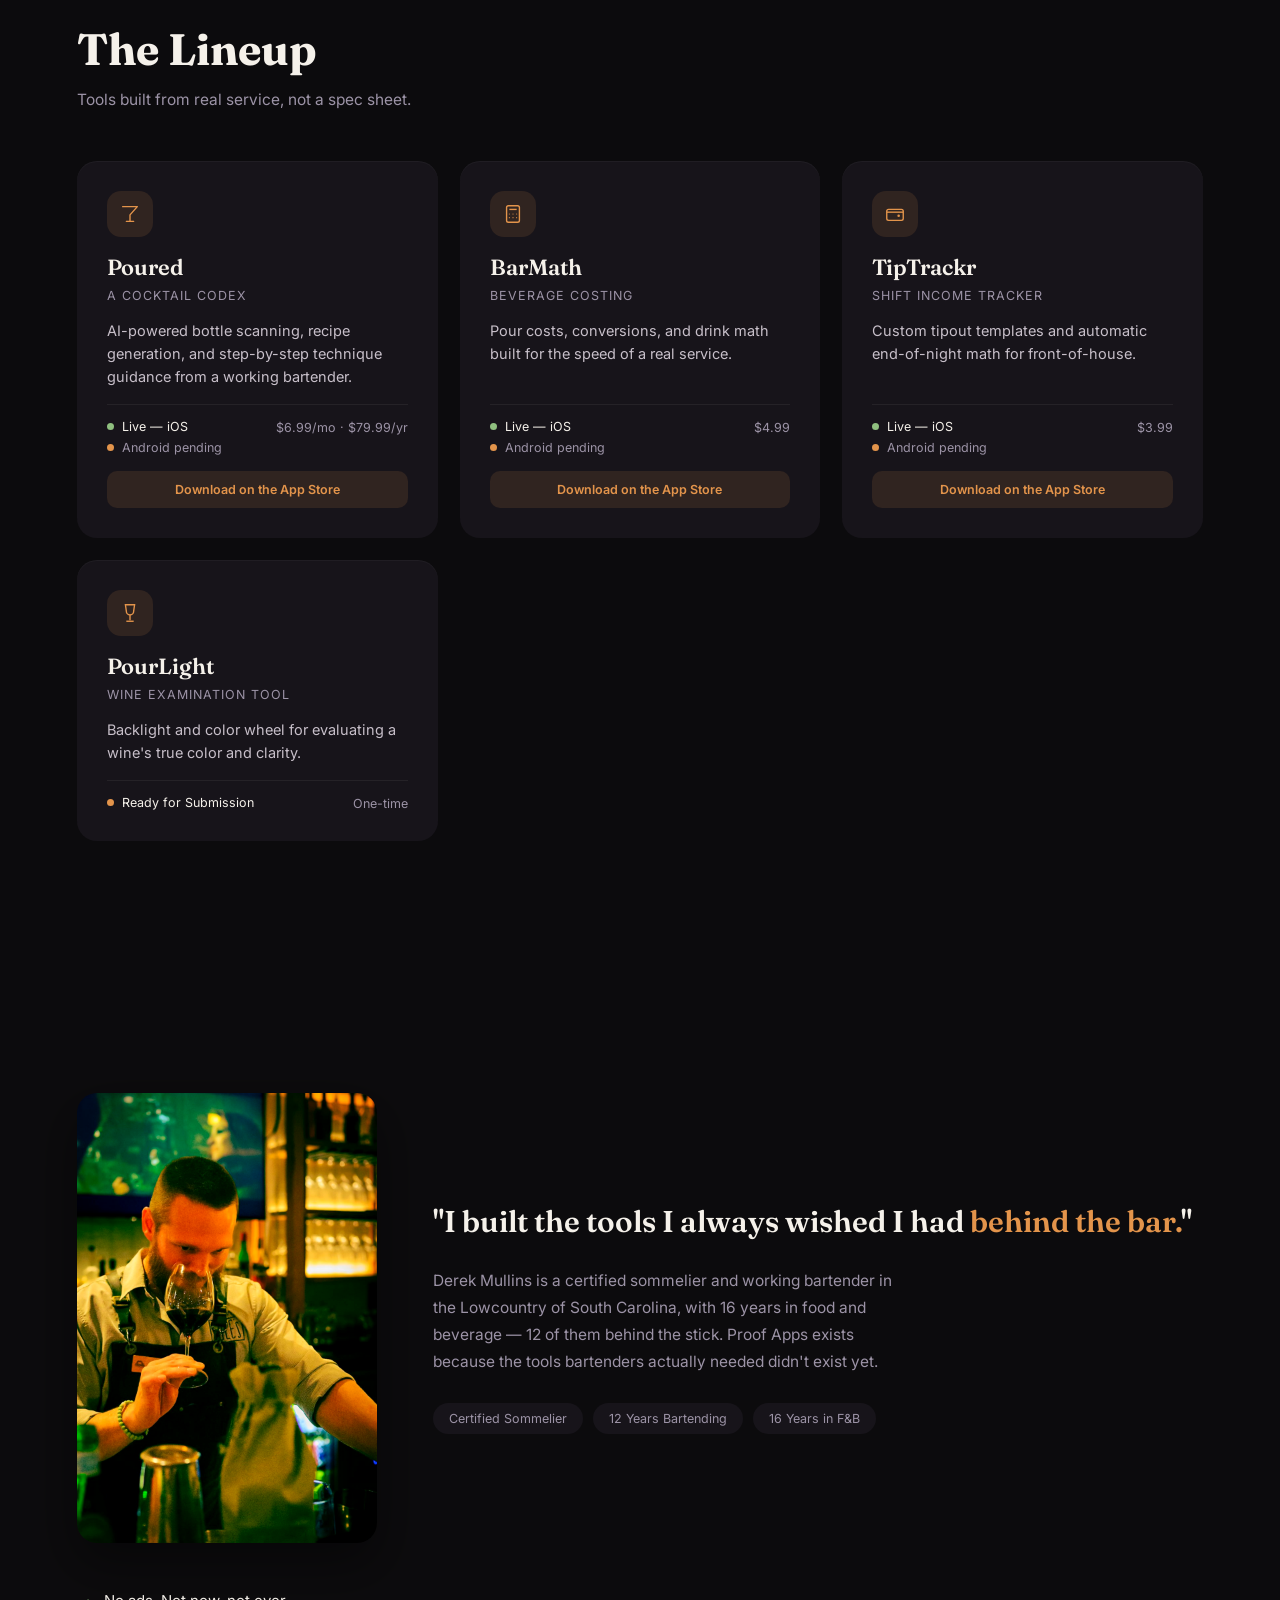
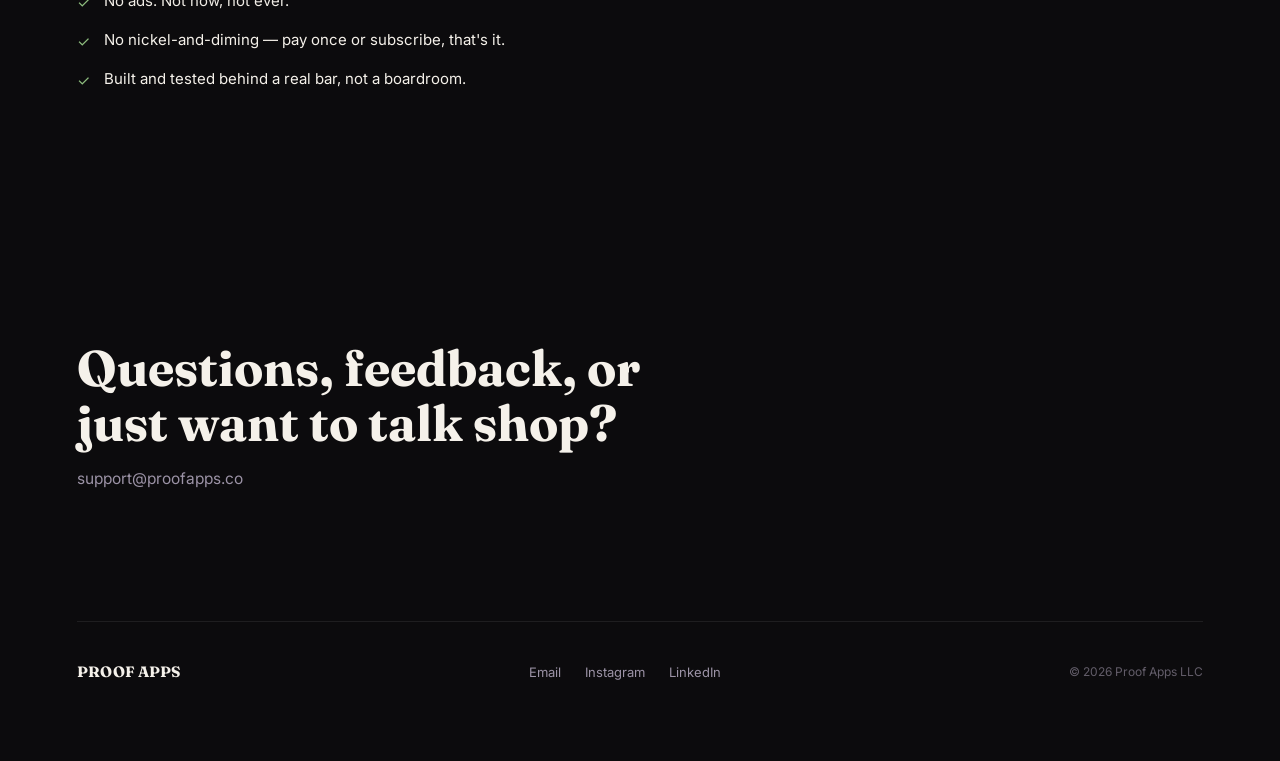
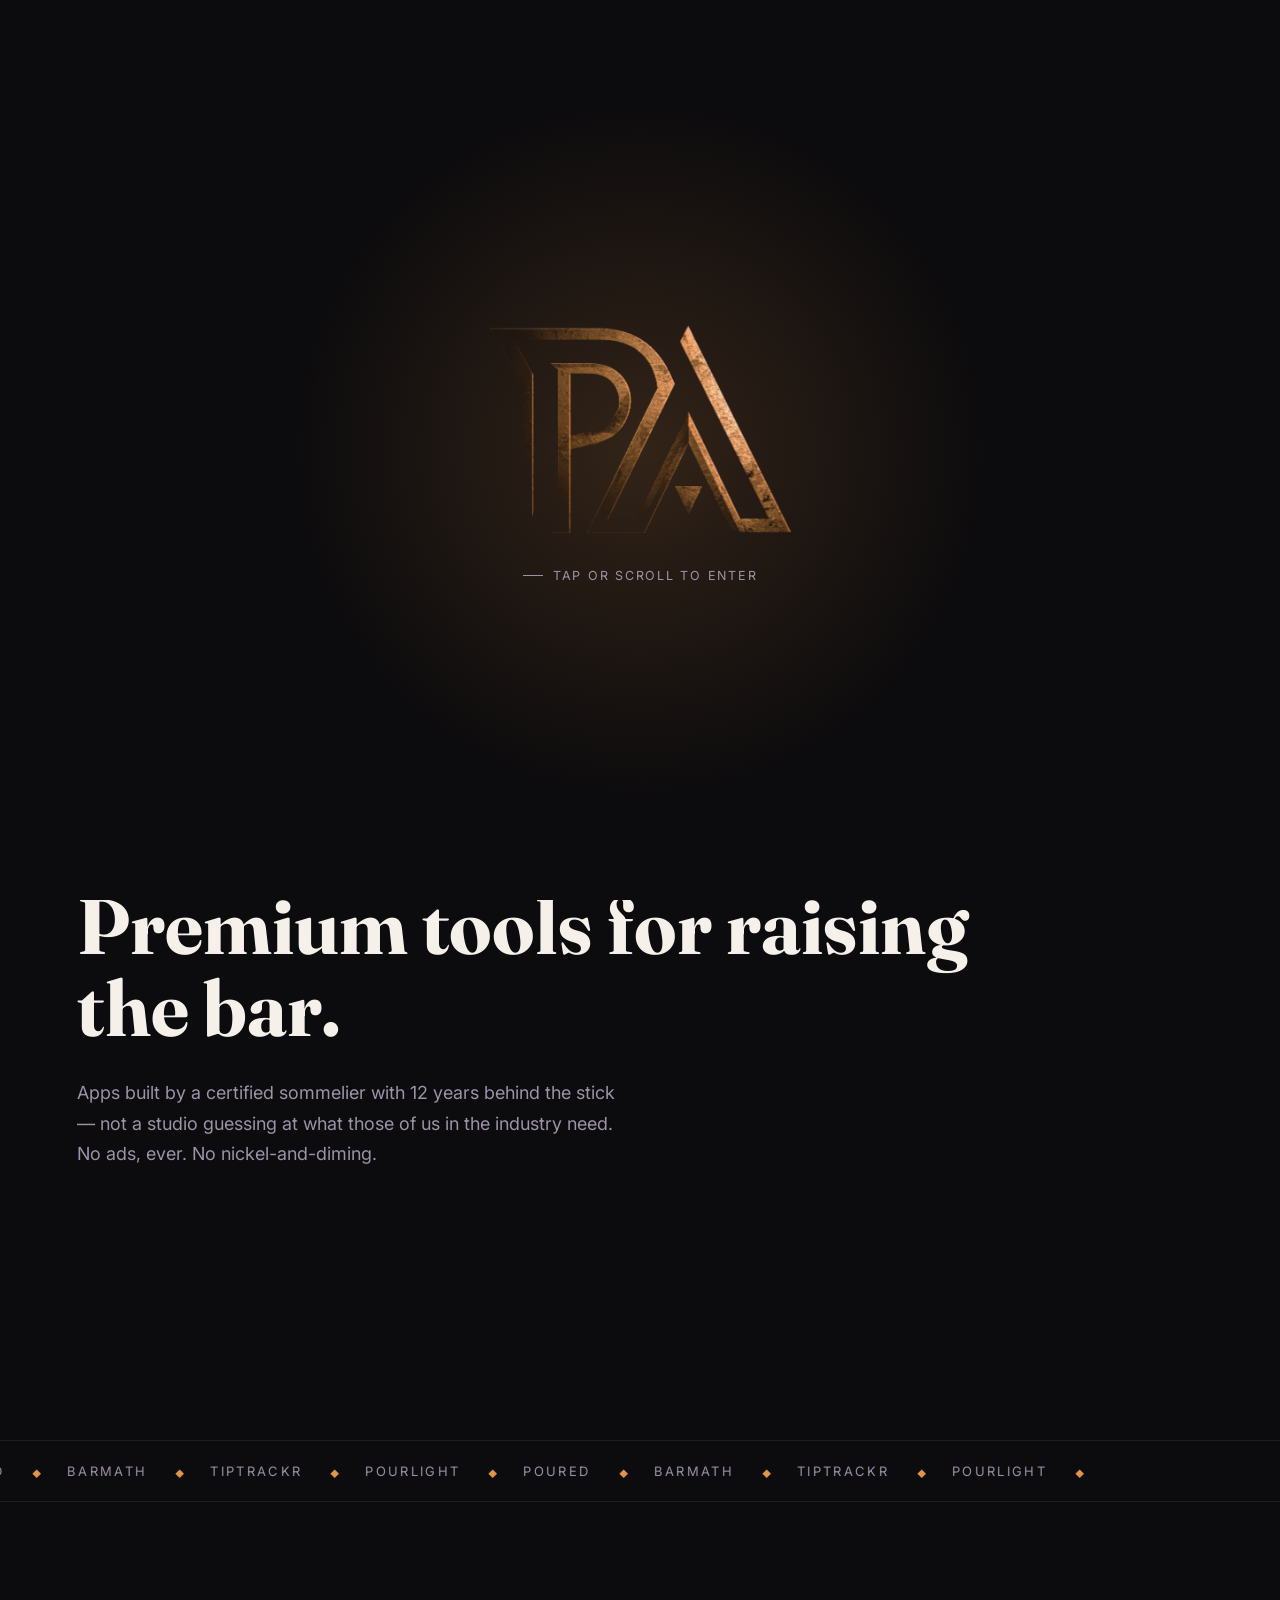
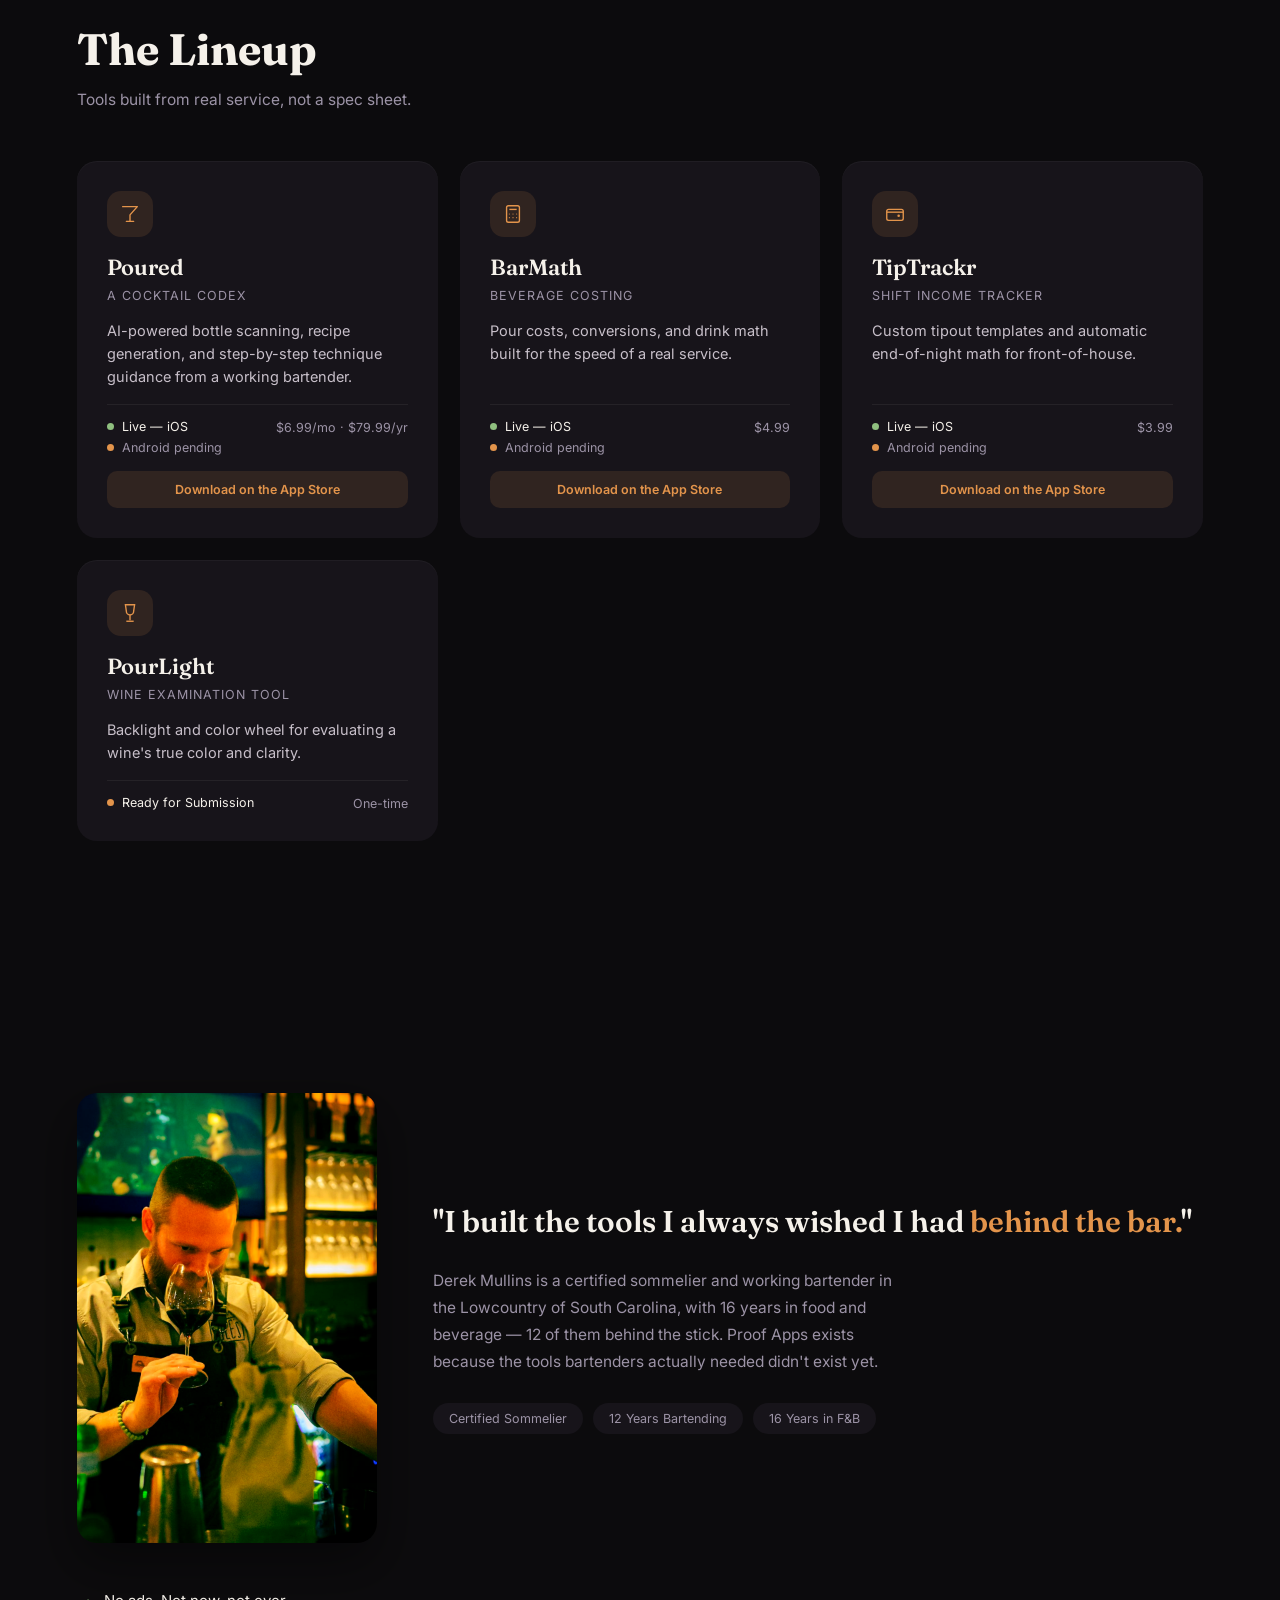
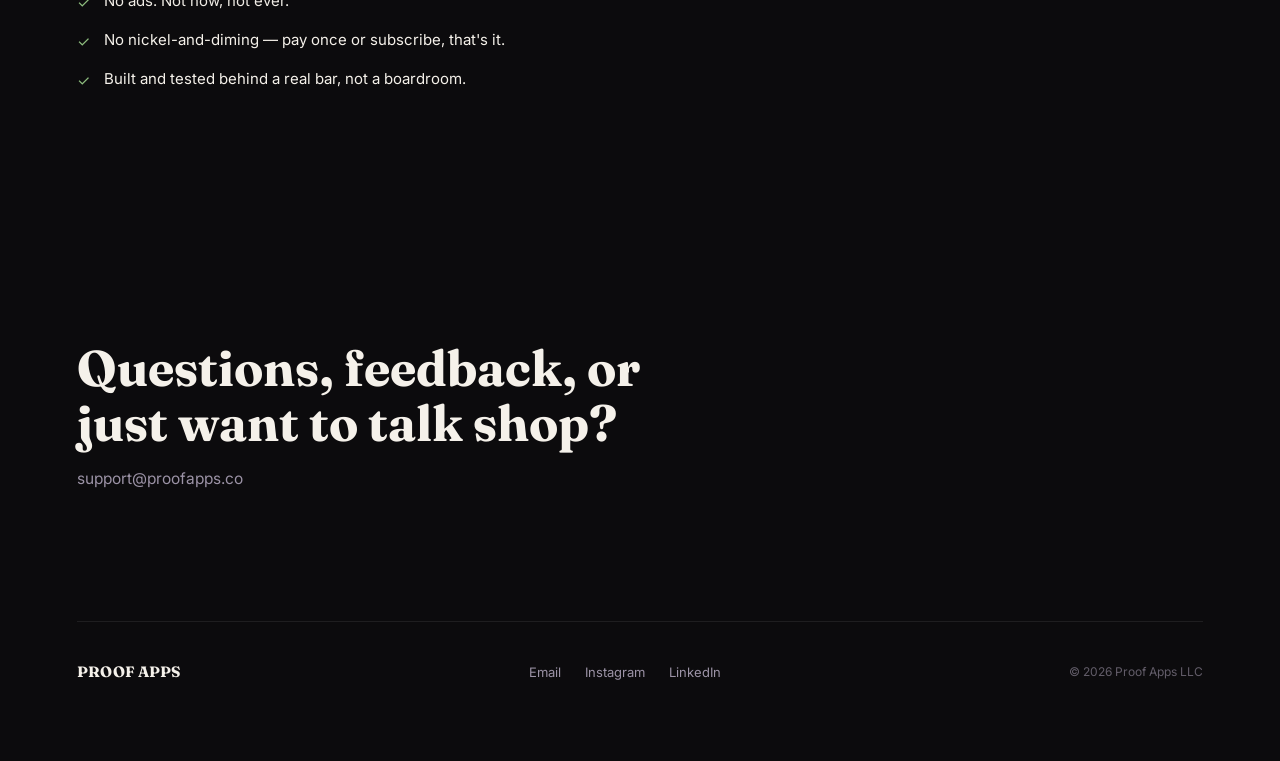
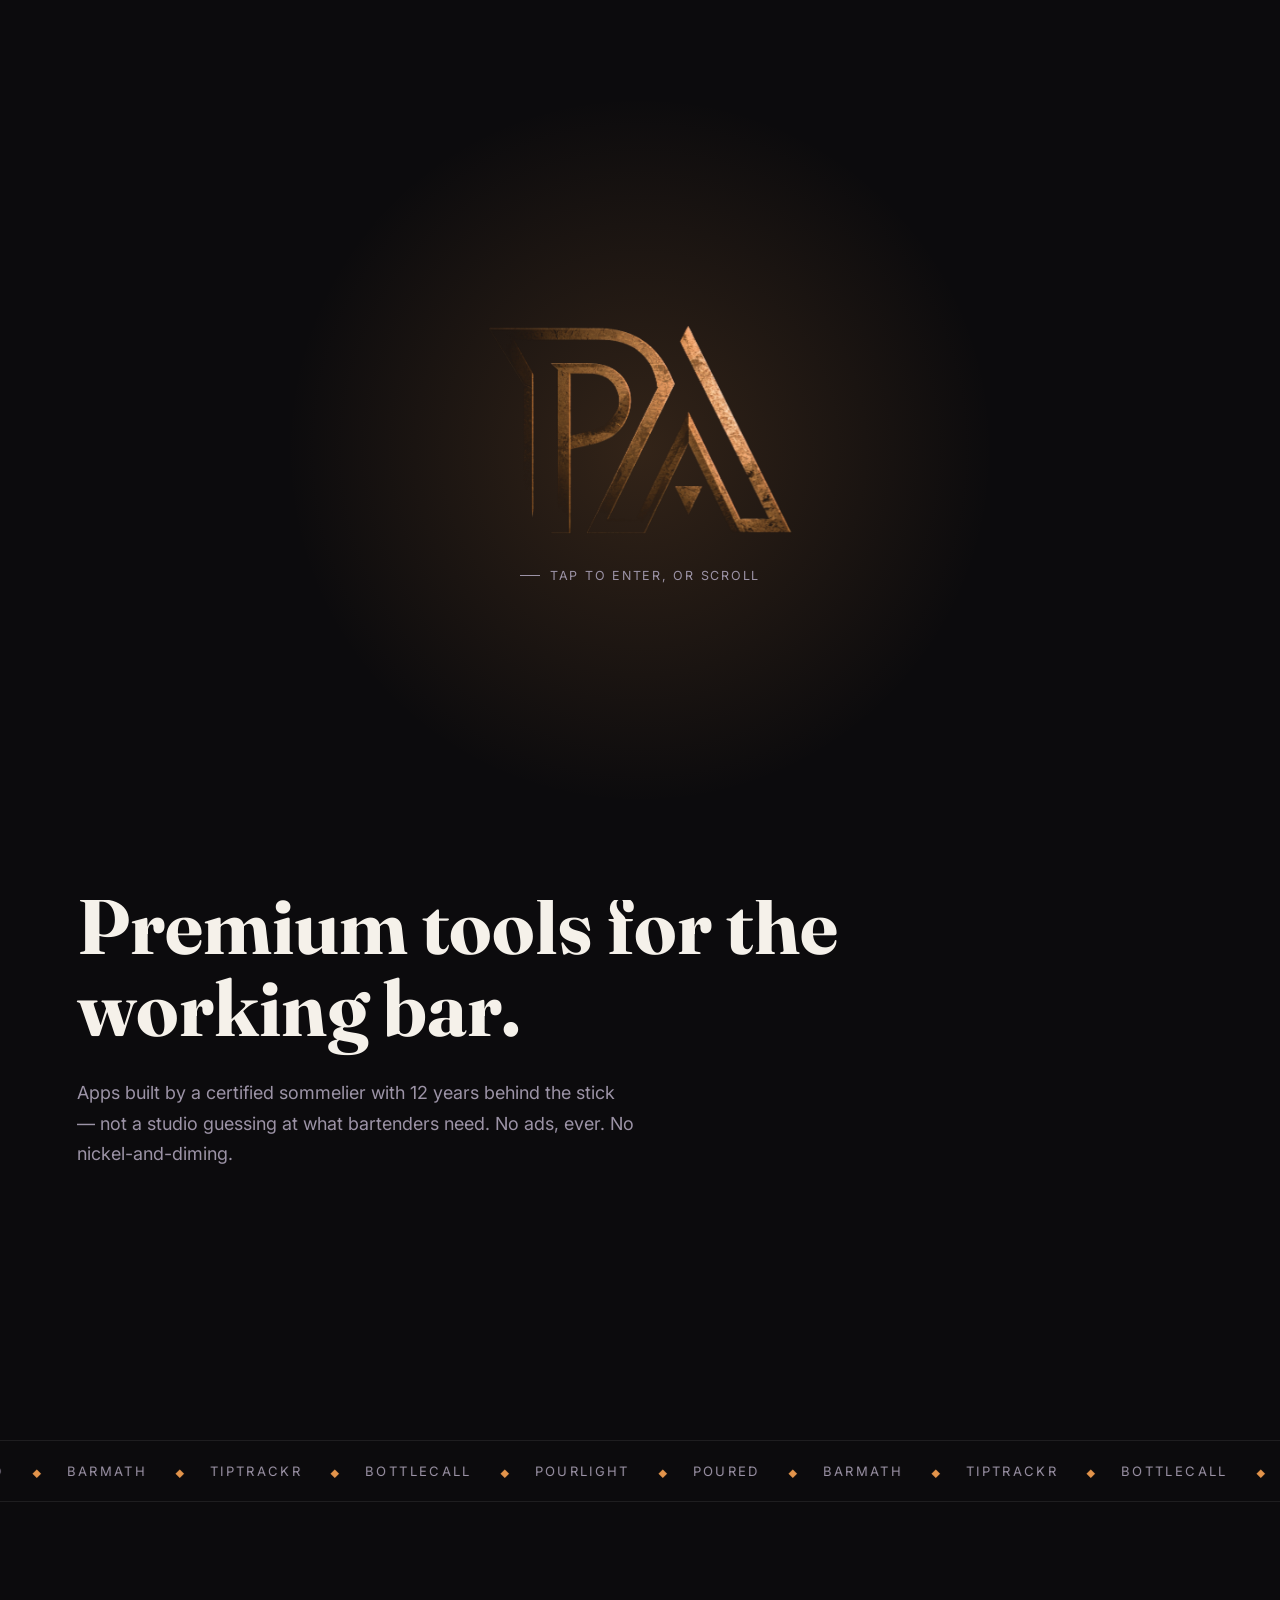
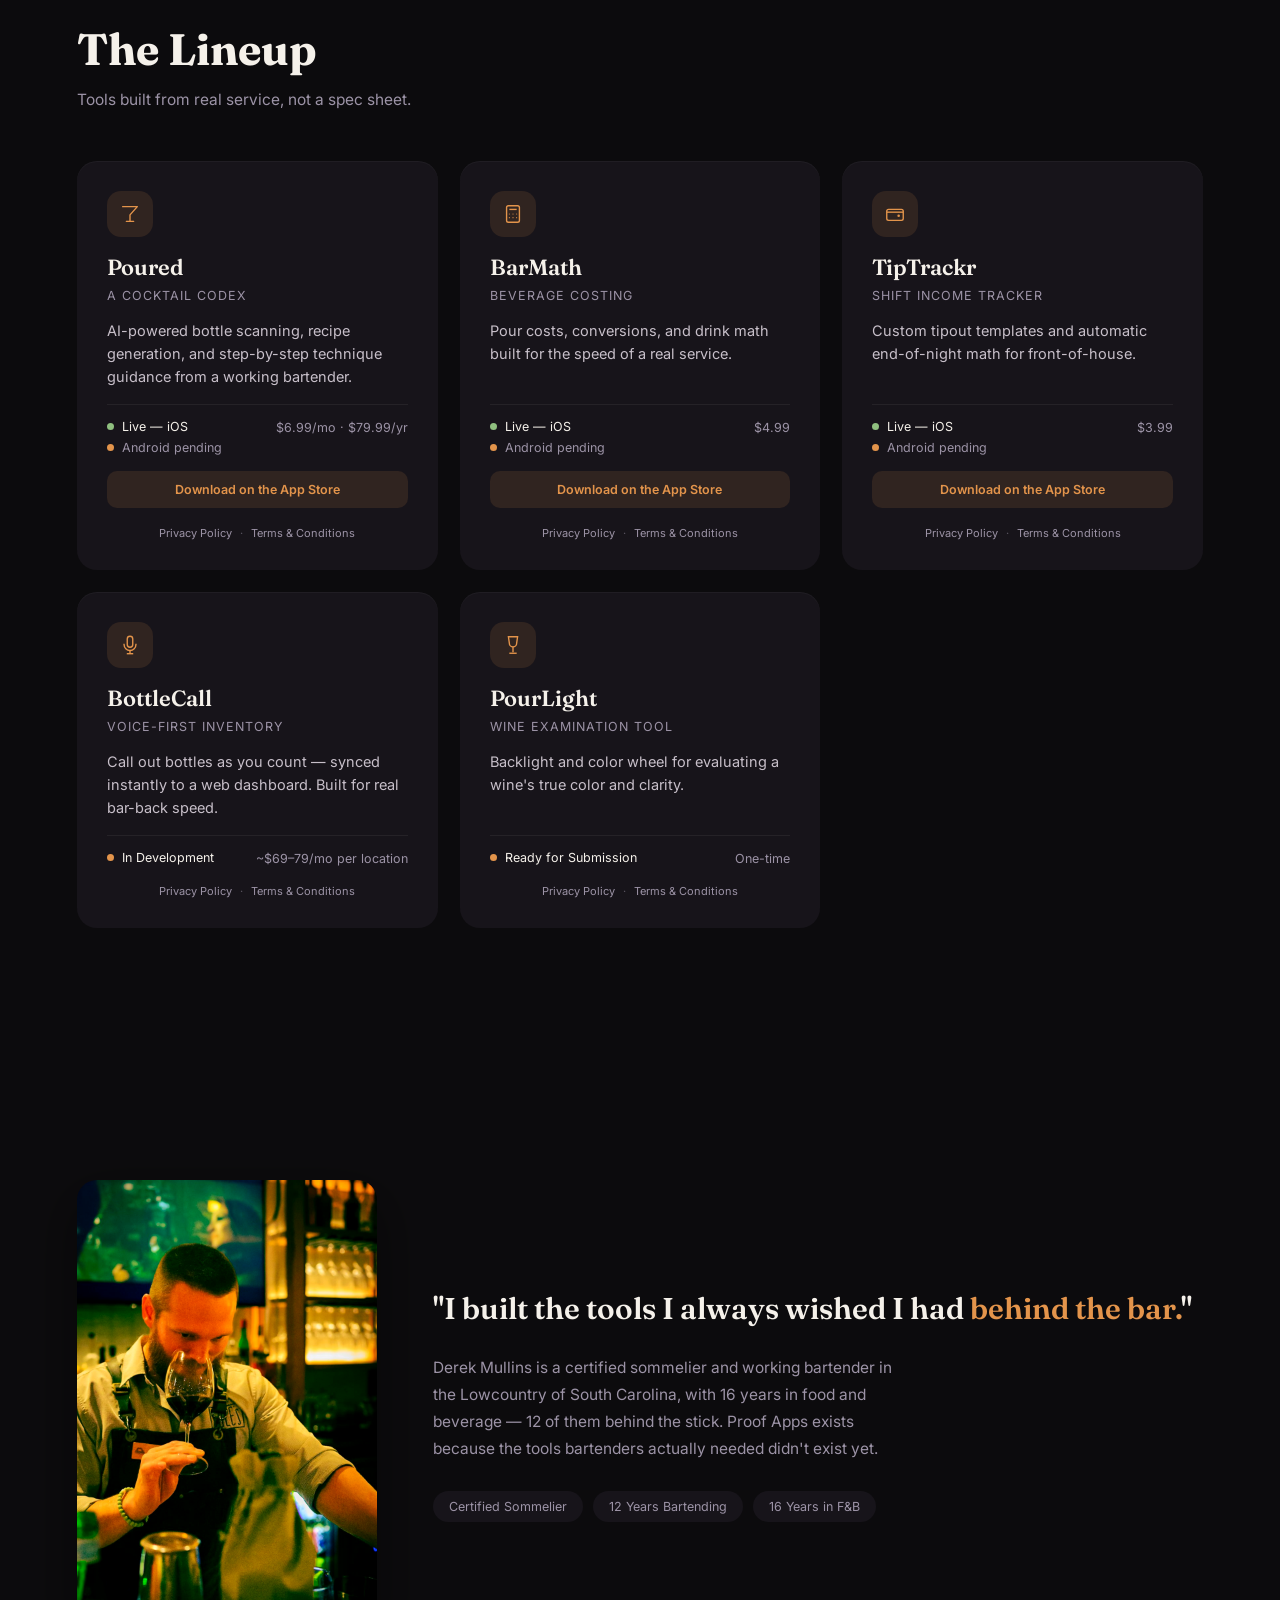
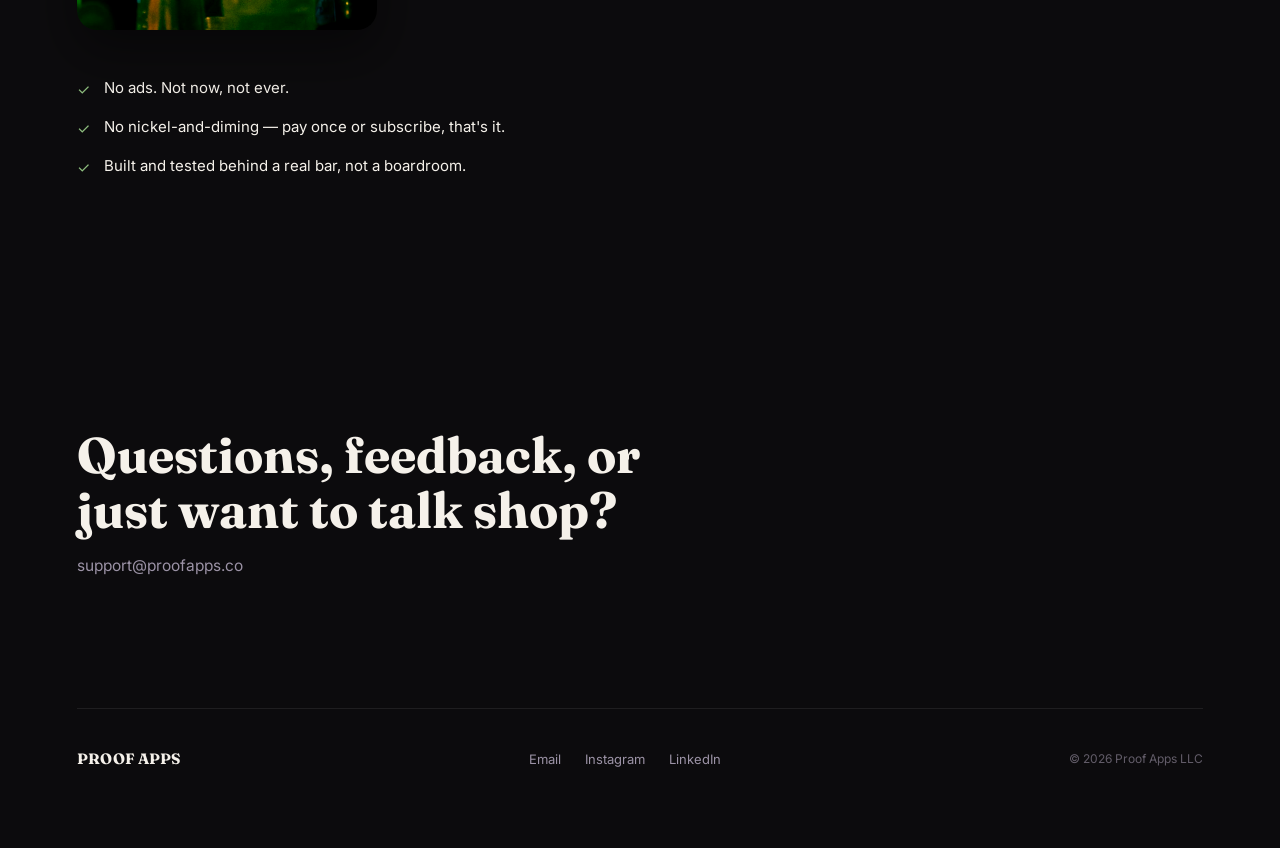
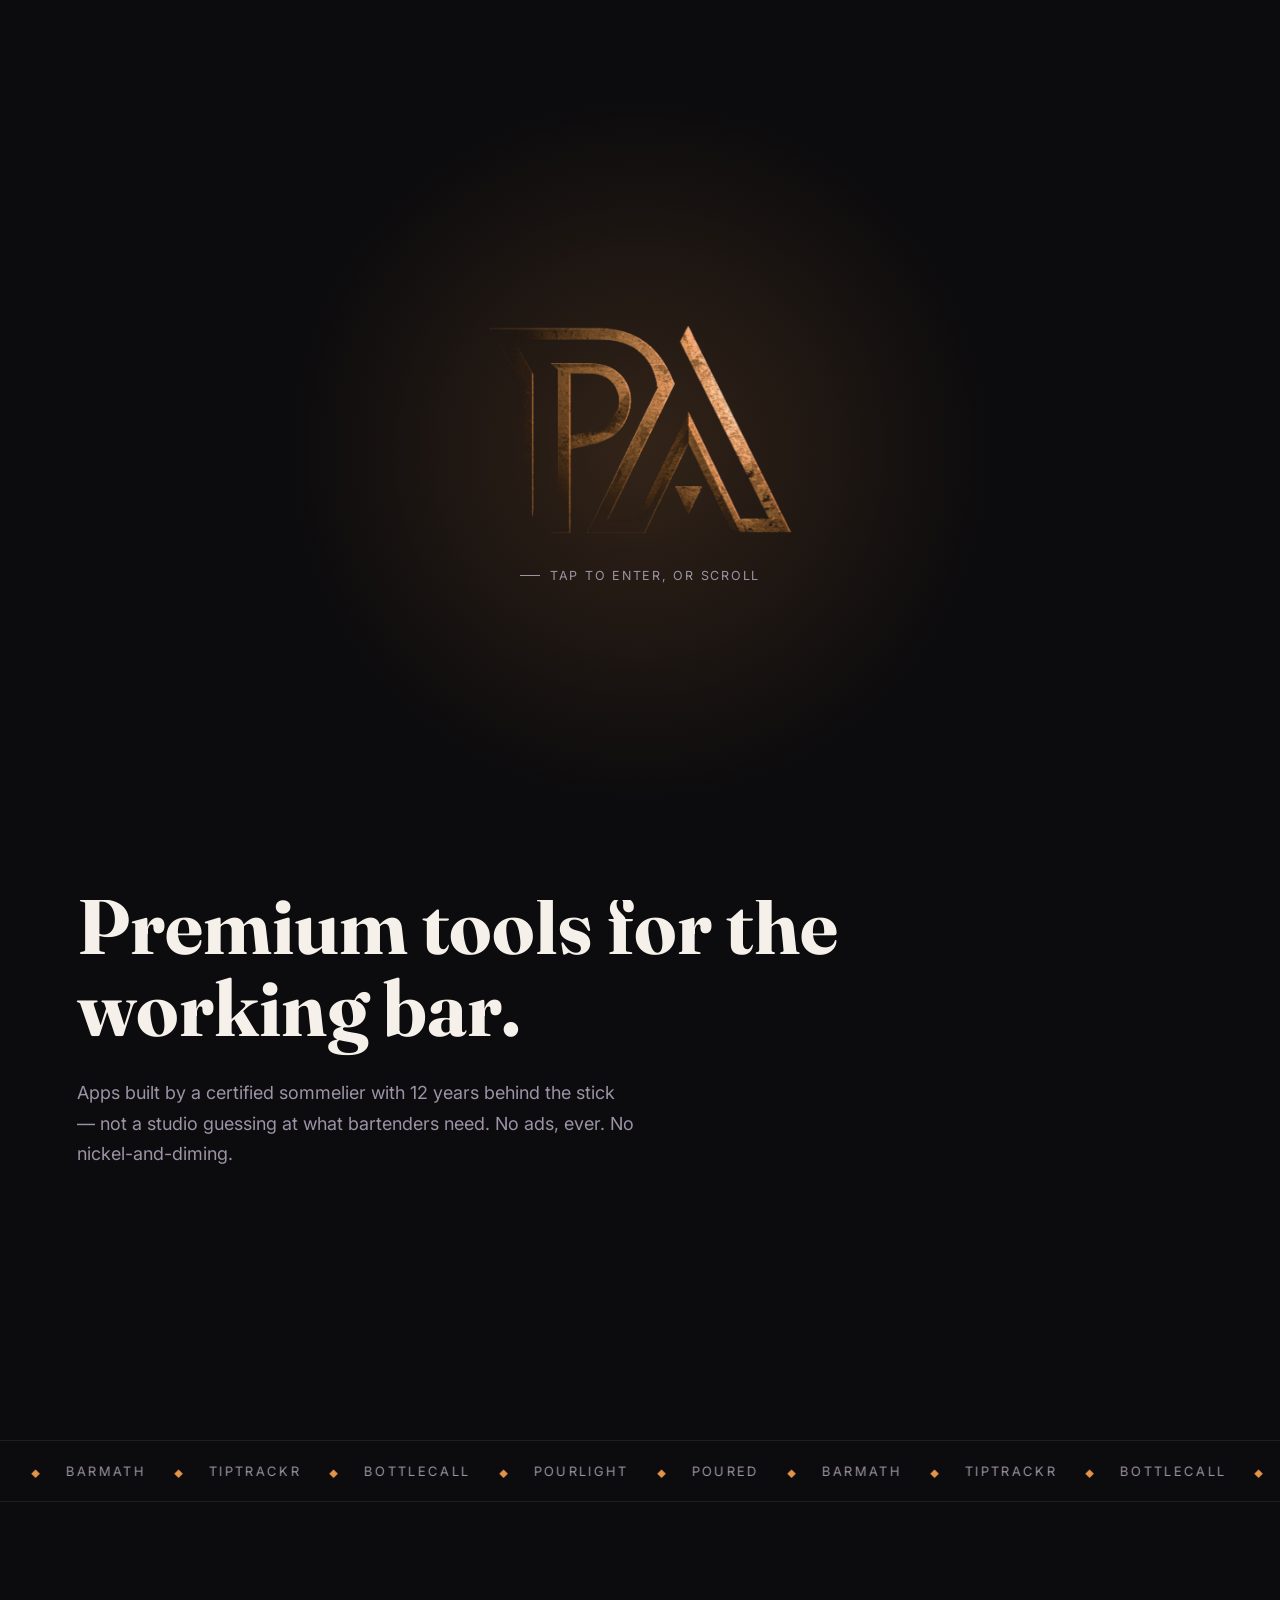
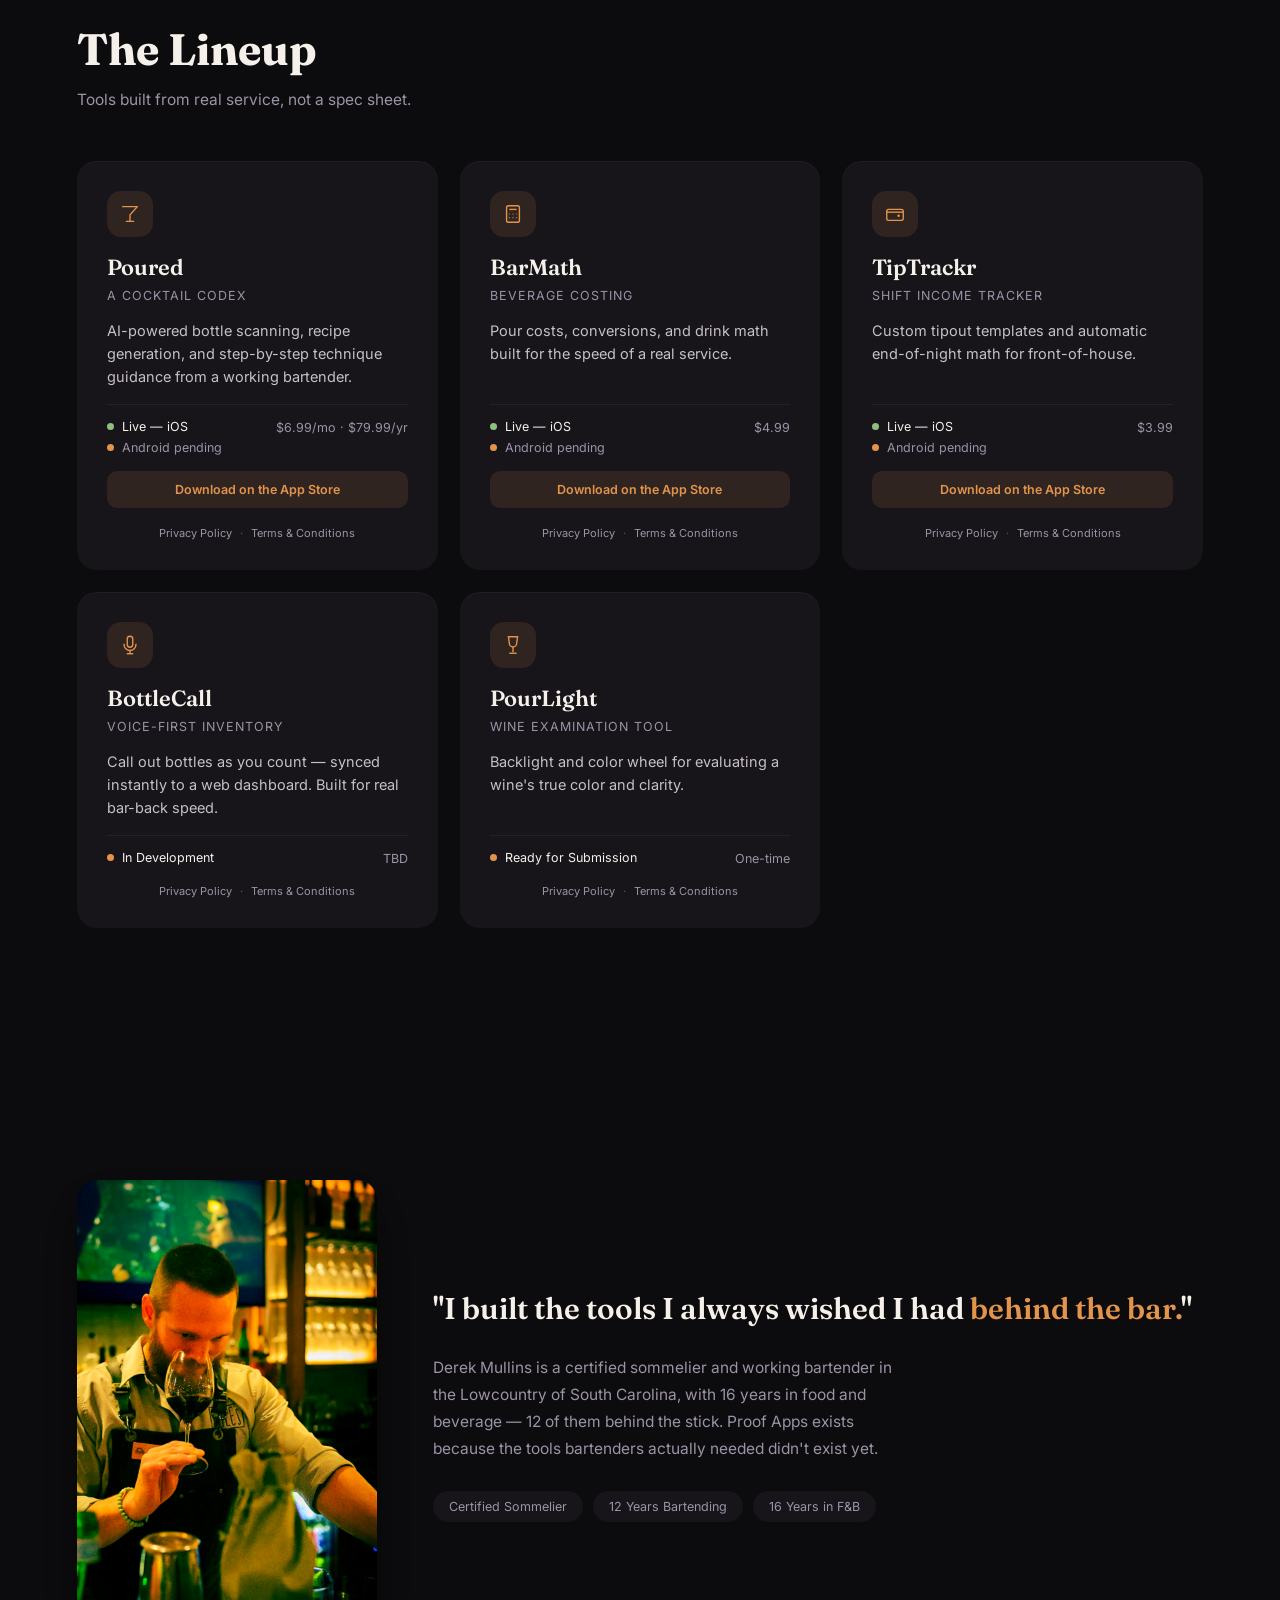
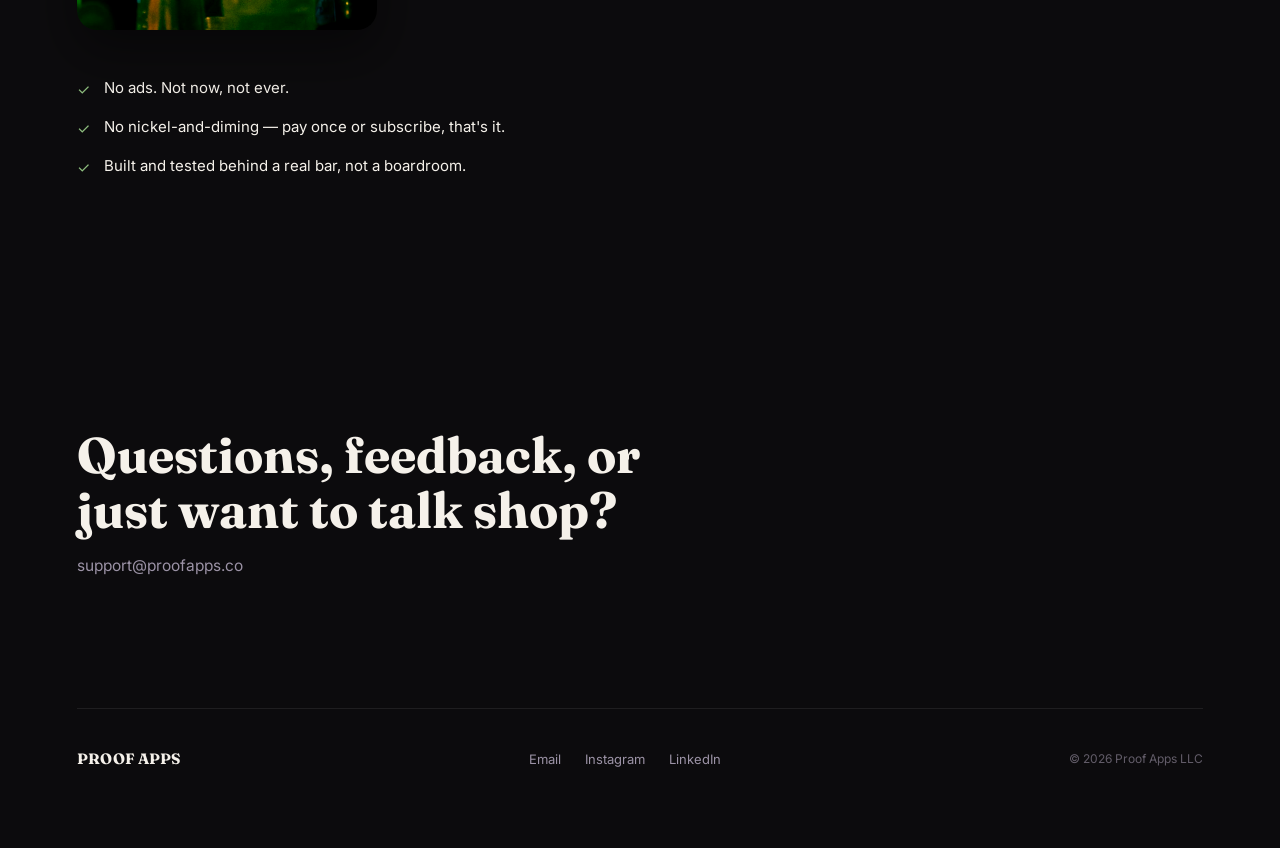
